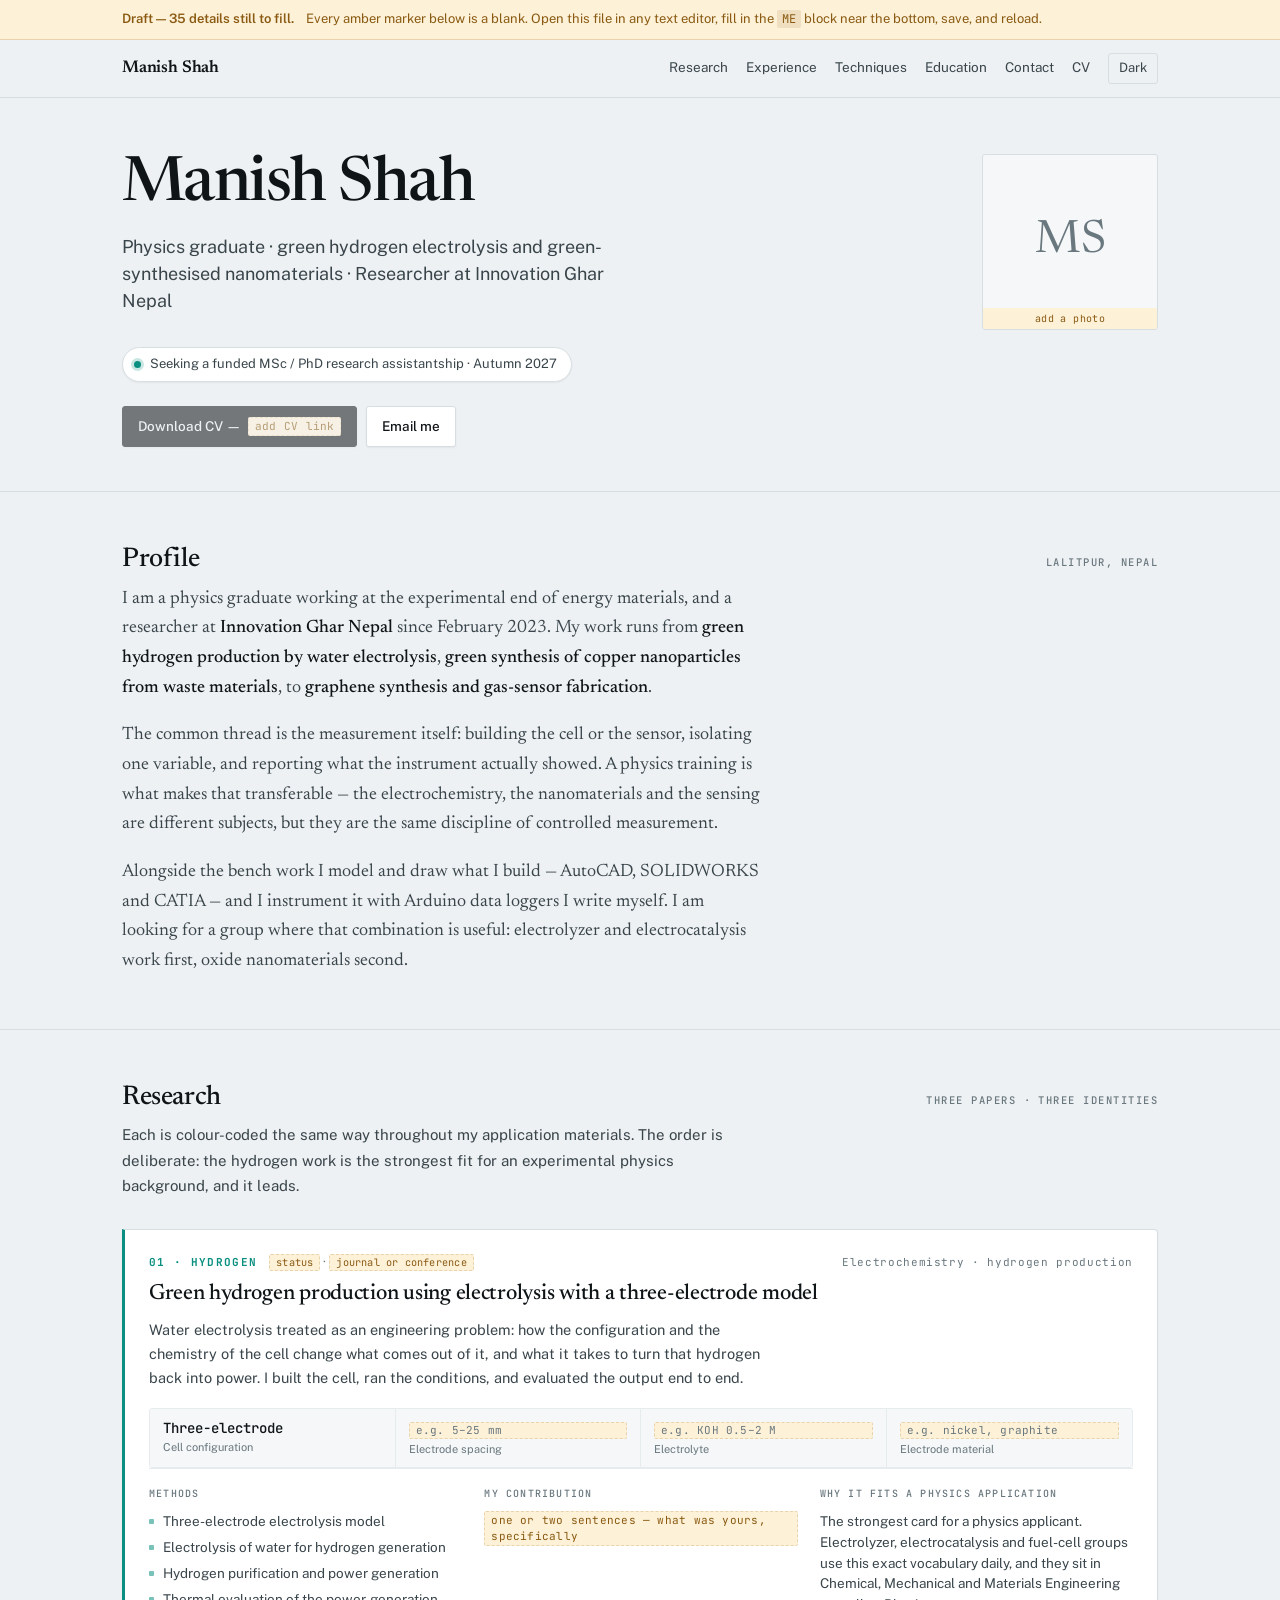
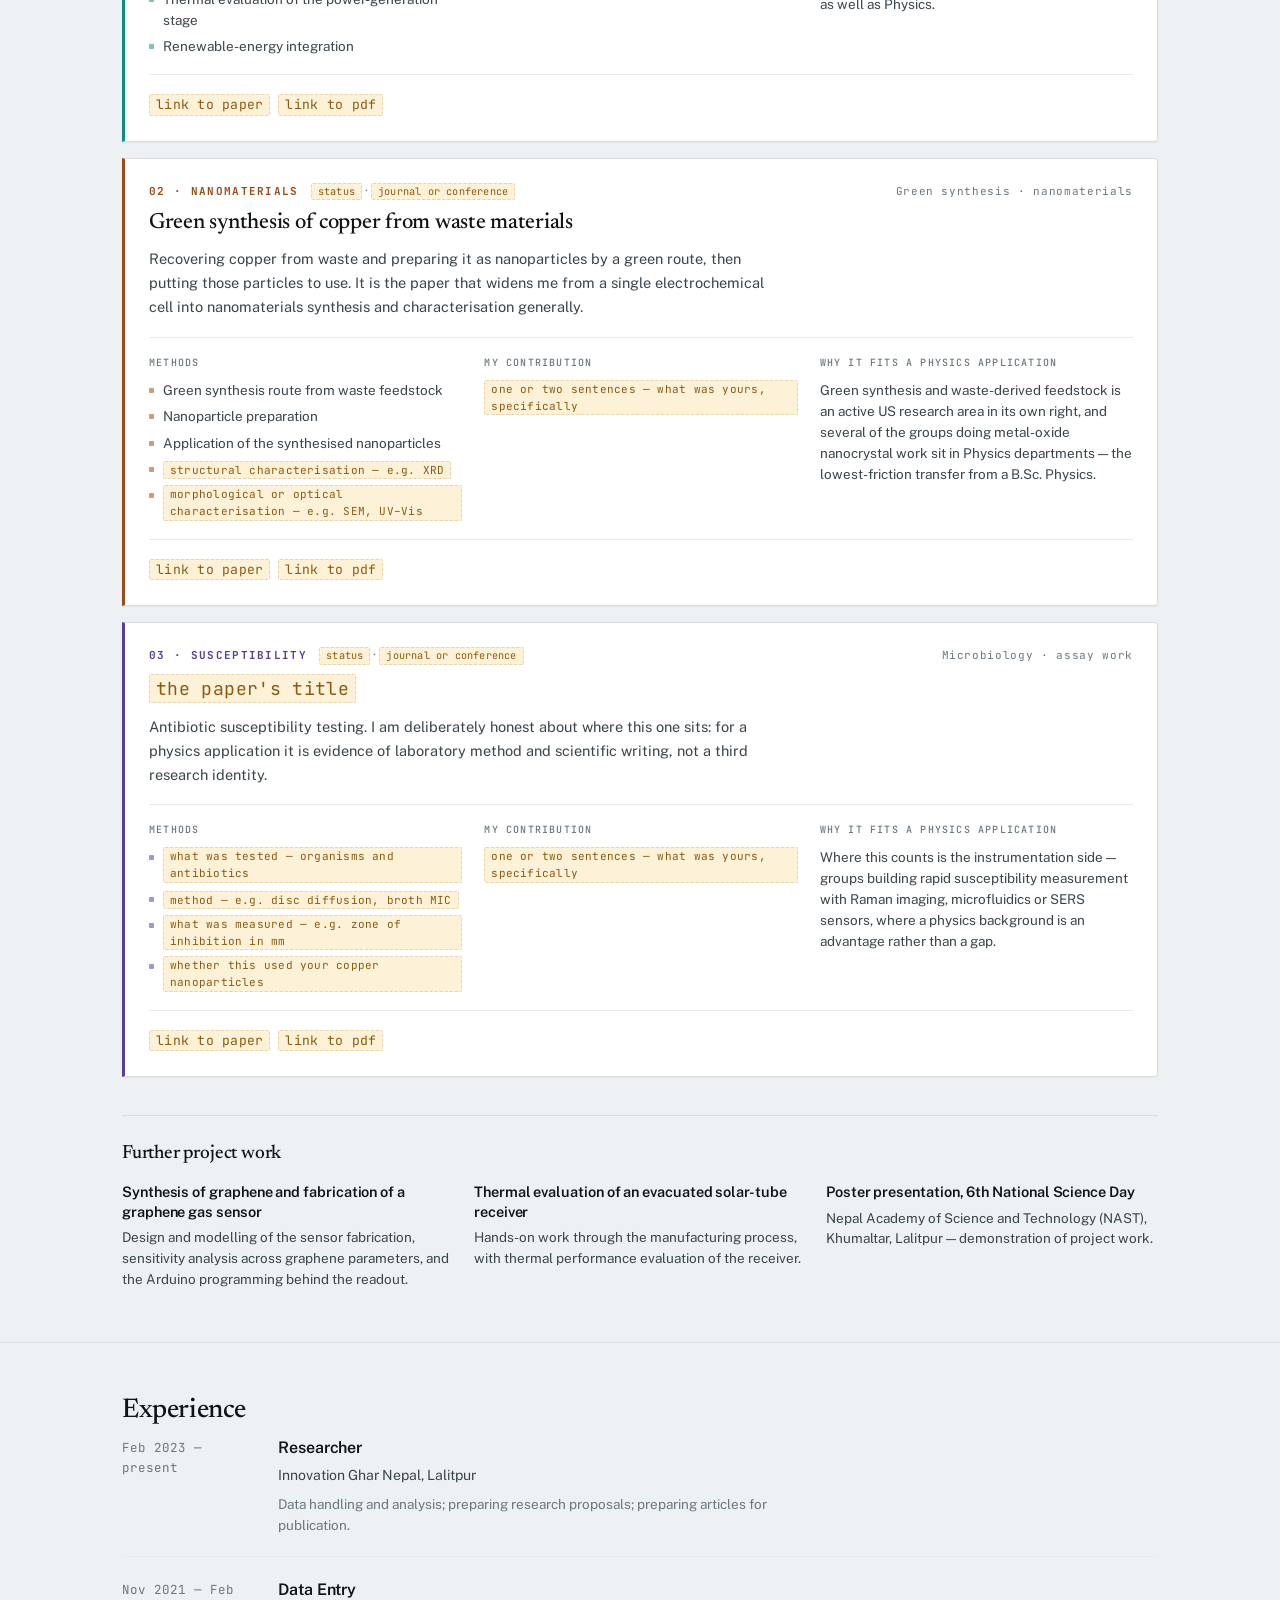
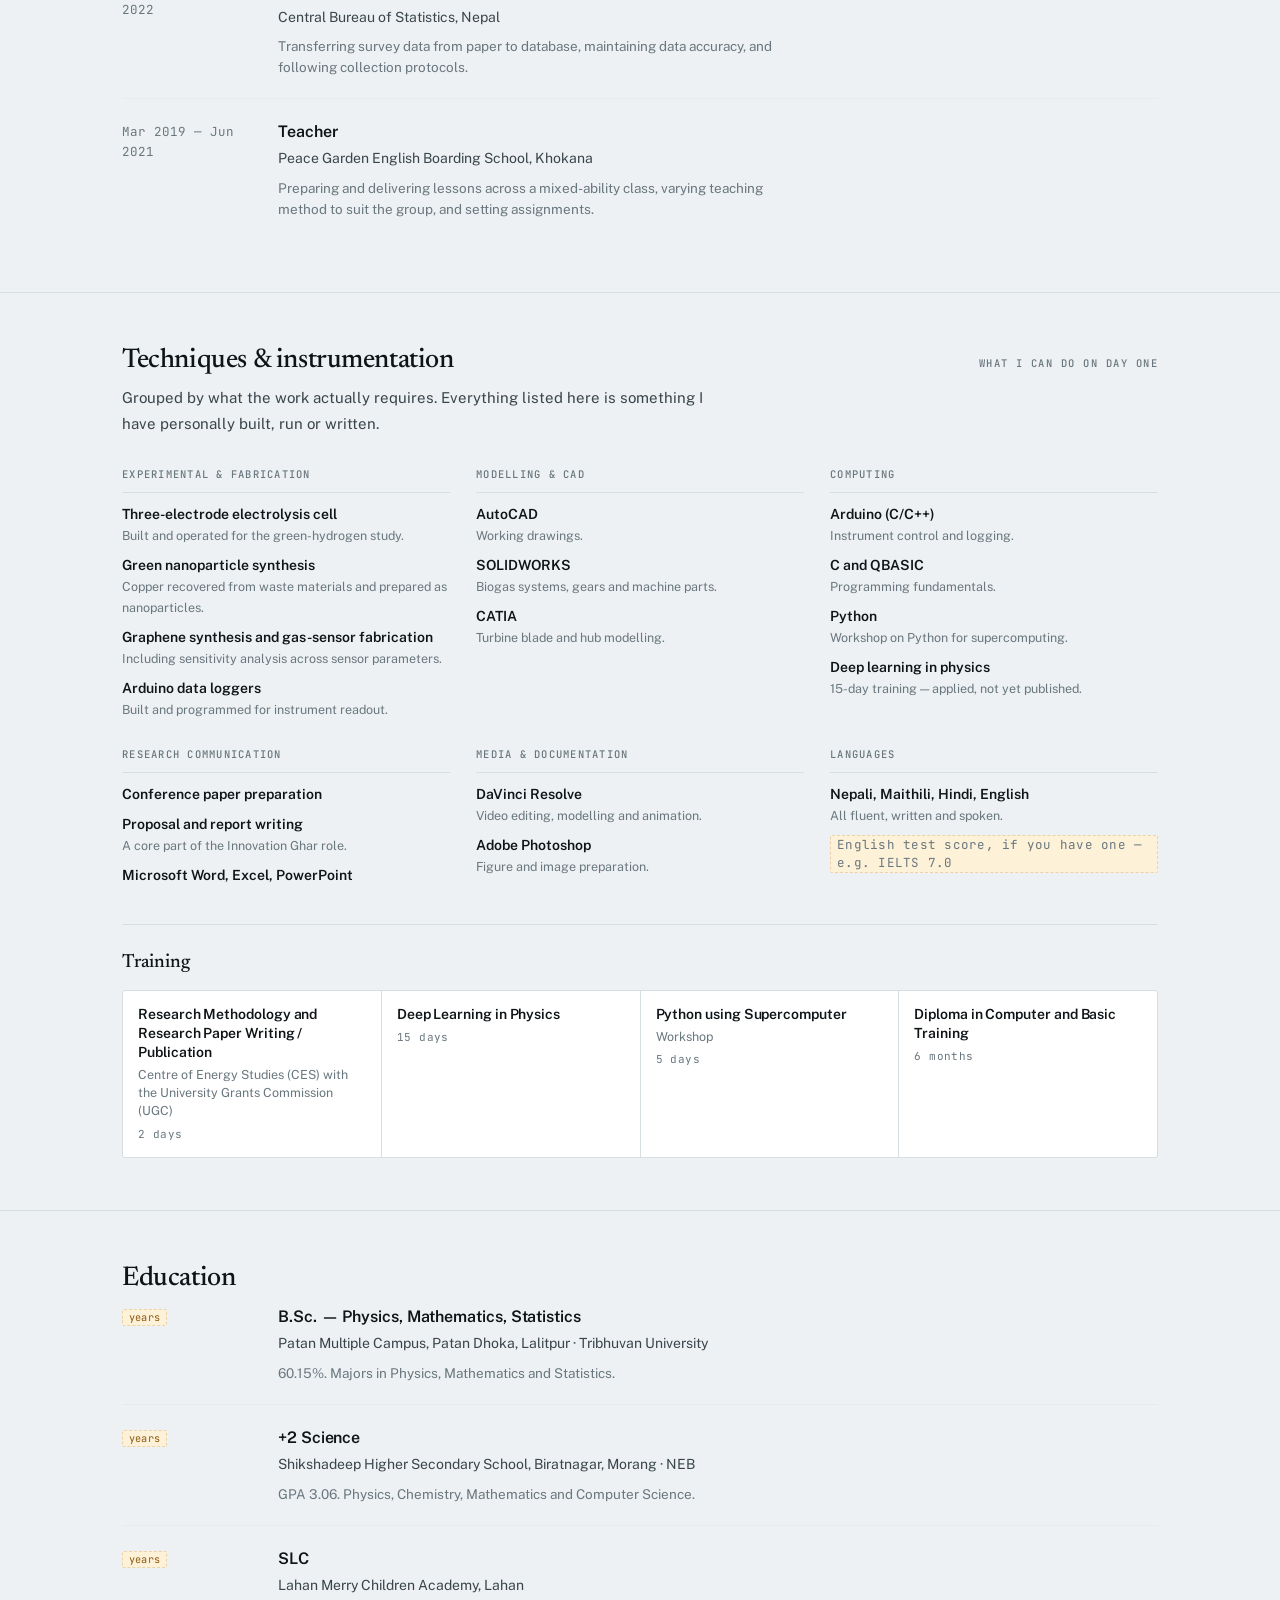
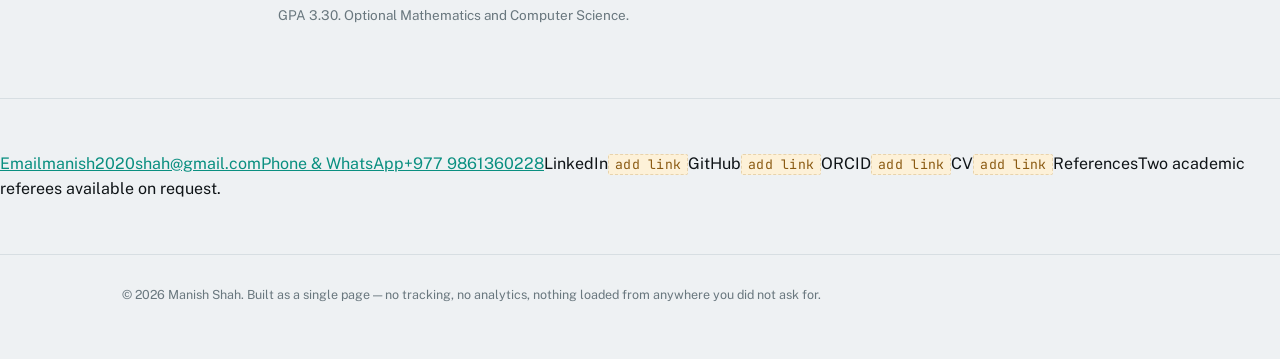
==== index.html @ 3e010614 "portfolio" ====
<!doctype html>
<html lang="en">
<head>
<meta charset="utf-8">
<meta name="viewport" content="width=device-width,initial-scale=1">
<title>Three Papers, One Bench</title>
<meta name="description" content="Research portfolio — green hydrogen electrolysis, green-synthesised nanomaterials, graphene gas sensors.">
<link rel="stylesheet" href="fonts.css">
<link rel="stylesheet" href="styles.css">
</head>
<body>


<div class="draft" id="draft" hidden>
  <div class="wrap">
    <b>Draft &mdash; <span id="draftn">0</span> details still to fill.</b>
    <span>Every amber marker below is a blank. Open this file in any text editor, fill in the <code>ME</code> block near the bottom, save, and reload.</span>
  </div>
</div>

<nav class="top">
  <div class="wrap">
    <span class="me" id="nav-name"></span>
    <a href="#research">Research</a>
    <a href="#experience">Experience</a>
    <a href="#techniques">Techniques</a>
    <a href="#education">Education</a>
    <a href="#contact">Contact</a>
    <a id="nav-cv" href="#contact">CV</a>
    <button id="theme" type="button" aria-pressed="false">Dark</button>
  </div>
</nav>

<header class="hero">
  <div class="wrap">
    <div>
      <h1 id="hero-name"></h1>
      <p class="role" id="hero-role"></p>
      <p class="status"><i></i><span id="hero-status"></span></p>
      <div class="acts" id="hero-acts"></div>
    </div>
    <div class="portrait" id="portrait"></div>
  </div>
</header>

<main>

<section id="profile">
  <div class="wrap">
    <div class="shead"><h2>Profile</h2><span class="lab" id="loc"></span></div>
    <p class="prose">I am a physics graduate working at the experimental end of energy materials, and a researcher at <b>Innovation Ghar Nepal</b> since February 2023. My work runs from <b>green hydrogen production by water electrolysis</b>,  <b>green synthesis of copper nanoparticles from waste materials</b>, to <b>graphene synthesis and gas-sensor fabrication</b>.</p>
    <p class="prose">The common thread is the measurement itself: building the cell or the sensor, isolating one variable, and reporting what the instrument actually showed. A physics training is what makes that transferable &mdash; the electrochemistry, the nanomaterials and the sensing are different subjects, but they are the same discipline of controlled measurement.</p>
    <p class="prose">Alongside the bench work I model and draw what I build &mdash; AutoCAD, SOLIDWORKS and CATIA &mdash; and I instrument it with Arduino data loggers I write myself. I am looking for a group where that combination is useful: electrolyzer and electrocatalysis work first, oxide nanomaterials second.</p>
  </div>
</section>

<section id="research">
  <div class="wrap">
    <div class="shead"><h2>Research</h2><span class="lab">three papers &middot; three identities</span></div>
    <p class="intro">Each is colour-coded the same way throughout my application materials. The order is deliberate: the hydrogen work is the strongest fit for an experimental physics background, and it leads.</p>
    <div class="works" id="works"></div>

    <h3 class="subhead">Further project work</h3>
    <div class="minis" id="minis"></div>
  </div>
</section>

<section id="experience">
  <div class="wrap">
    <div class="shead"><h2>Experience</h2></div>
    <div class="edu" id="jobs"></div>
  </div>
</section>

<section id="techniques">
  <div class="wrap">
    <div class="shead"><h2>Techniques &amp; instrumentation</h2><span class="lab">what I can do on day one</span></div>
    <p class="intro">Grouped by what the work actually requires. Everything listed here is something I have personally built, run or written.</p>
    <div class="skills" id="skills"></div>

    <h3 class="subhead">Training</h3>
    <div class="training" id="training"></div>
  </div>
</section>

<section id="education">
  <div class="wrap">
    <div class="shead"><h2>Education</h2></div>
    <div class="edu" id="edu"></div>
  </div>
</section>

<section id="contact">
  <div class="wrap">
    <div class="shead"><h2>Contact</h2><span class="lab">replies within a day</span></div>
    <p class="intro">If you are a principal investigator considering me for a funded place, the fastest route is email &mdash; I will send transcripts, the full CV, referee details and any paper on request.</p>
    <div class="contact" id="contact"></div>
  </div>
</section>

</main>

<footer>
  <div class="wrap">
    <p id="foot"></p>
  </div>
</footer>


<script src="data.js"></script>
<script src="app.js"></script>
</body>
</html>
---- fonts.css ----
@font-face{font-family:'JetBrains Mono';font-style:normal;font-weight:400 700;font-display:swap;src:url([data-uri]) format('woff2')}
@font-face{font-family:'Newsreader';font-style:normal;font-weight:400 600;font-display:swap;src:url([data-uri]) format('woff2')}
@font-face{font-family:'Public Sans';font-style:normal;font-weight:400 700;font-display:swap;src:url([data-uri]) format('woff2')}
---- styles.css ----
/* ---------- base resets kept from the single-file build ---------- */
img{max-width:100%}
[hidden]{display:none!important}


:root{
  color-scheme:light;
  --paper:#eef1f3; --card:#ffffff; --sunk:#f5f7f8;
  --ink:#0f1417; --ink-2:#39454b; --muted:#69777e;
  --rule:#d7dee2; --rule-soft:#e6ebee;
  --p1:#0a8f80; --p2:#9c4a18; --p3:#5a3f99;
  --accent:#0a8f80;
  --todo-bg:#fdf1d8; --todo-ink:#8a5a12; --todo-rule:#e8d3ac;
  --shadow:0 1px 2px rgba(15,20,23,.05);
}
@media (prefers-color-scheme:dark){
  :root:not([data-theme="light"]){
    color-scheme:dark;
    --paper:#0e1113; --card:#171b1e; --sunk:#12171a;
    --ink:#eaeff1; --ink-2:#b3bfc4; --muted:#849299;
    --rule:#283034; --rule-soft:#1e2529;
    --p1:#1fa08f; --p2:#cf7233; --p3:#8b76dd;
    --accent:#1fa08f;
    --todo-bg:#312512; --todo-ink:#e3b45f; --todo-rule:#4a3a1c;
    --shadow:0 1px 2px rgba(0,0,0,.3);
  }
}
:root[data-theme="dark"]{
  color-scheme:dark;
  --paper:#0e1113; --card:#171b1e; --sunk:#12171a;
  --ink:#eaeff1; --ink-2:#b3bfc4; --muted:#849299;
  --rule:#283034; --rule-soft:#1e2529;
  --p1:#1fa08f; --p2:#cf7233; --p3:#8b76dd;
  --accent:#1fa08f;
  --todo-bg:#312512; --todo-ink:#e3b45f; --todo-rule:#4a3a1c;
  --shadow:0 1px 2px rgba(0,0,0,.3);
}

*{box-sizing:border-box}
body{
  margin:0; background:var(--paper); color:var(--ink);
  font-family:"Public Sans",system-ui,-apple-system,"Segoe UI",sans-serif;
  font-size:16px; line-height:1.6; -webkit-font-smoothing:antialiased;
}
.wrap{max-width:1080px; margin:0 auto; padding-inline:22px}
a{color:var(--accent)}
.mono{font-family:"JetBrains Mono",ui-monospace,monospace}
.lab{font-family:"JetBrains Mono",ui-monospace,monospace; font-size:10.5px; font-weight:500;
  letter-spacing:.14em; text-transform:uppercase; color:var(--muted)}

/* ---------- draft banner ---------- */
.draft{background:var(--todo-bg); border-bottom:1px solid var(--todo-rule); color:var(--todo-ink);
  font-size:13px; padding-block:9px}
.draft .wrap{display:flex; gap:12px; align-items:baseline; flex-wrap:wrap}
.draft b{font-weight:600}
.draft code{font-family:"JetBrains Mono",monospace; font-size:12px;
  background:rgba(138,90,18,.12); padding:1px 5px; border-radius:2px}

/* ---------- nav ---------- */
nav.top{position:sticky; top:0; z-index:40; background:var(--paper);
  border-bottom:1px solid var(--rule)}
nav.top .wrap{display:flex; align-items:center; gap:18px; padding-block:13px; flex-wrap:wrap}
nav.top .me{font-family:"Newsreader",Georgia,serif; font-size:17px; font-weight:600;
  letter-spacing:-.01em; margin-right:auto; white-space:nowrap}
nav.top a{font-size:13.5px; color:var(--ink-2); text-decoration:none; white-space:nowrap}
nav.top a:hover{color:var(--accent)}
nav.top a:focus-visible,#theme:focus-visible{outline:2px solid var(--accent); outline-offset:3px; border-radius:2px}
#theme{font:inherit; font-size:13px; background:none; border:1px solid var(--rule);
  border-radius:3px; color:var(--ink-2); padding:4px 10px; cursor:pointer; white-space:nowrap}
#theme:hover{border-color:var(--muted)}

/* ---------- hero ---------- */
header.hero{padding-block:56px 44px; border-bottom:1px solid var(--rule)}
header.hero .wrap{display:grid; grid-template-columns:minmax(0,1fr) 176px; gap:44px; align-items:start}
h1{font-family:"Newsreader",Georgia,serif; font-weight:500; font-size:clamp(38px,6vw,62px);
  line-height:1.02; letter-spacing:-.025em; margin:0 0 16px; text-wrap:balance}
.role{font-size:18px; line-height:1.5; color:var(--ink-2); max-width:46ch; margin:0 0 20px}
.role b{color:var(--ink); font-weight:600}
.status{display:inline-flex; align-items:center; gap:9px; background:var(--card);
  border:1px solid var(--rule); border-radius:100px; padding:6px 14px 6px 11px;
  font-size:13px; color:var(--ink-2); margin-bottom:24px; box-shadow:var(--shadow)}
.status i{width:7px; height:7px; border-radius:50%; background:var(--accent); flex:none;
  box-shadow:0 0 0 3px color-mix(in srgb, var(--accent) 22%, transparent)}
.acts{display:flex; flex-wrap:wrap; gap:9px}
.btn{display:inline-flex; align-items:center; gap:7px; font-size:13.5px; font-weight:500;
  text-decoration:none; padding:9px 15px; border-radius:3px; border:1px solid var(--rule);
  background:var(--card); color:var(--ink); box-shadow:var(--shadow)}
.btn:hover{border-color:var(--muted)}
.btn.pri{background:var(--ink); color:var(--paper); border-color:var(--ink)}
.btn.pri:hover{opacity:.88}
.btn:focus-visible{outline:2px solid var(--accent); outline-offset:2px}
.portrait{width:176px; height:176px; border-radius:3px; background:var(--sunk);
  border:1px solid var(--rule); display:flex; align-items:center; justify-content:center;
  overflow:hidden; position:relative}
.portrait img{width:100%; height:100%; object-fit:cover; display:block}
.portrait .ini{font-family:"Newsreader",Georgia,serif; font-size:46px; color:var(--muted); font-weight:400}
.portrait .cap{position:absolute; bottom:0; left:0; right:0; background:var(--todo-bg);
  color:var(--todo-ink); font-size:10px; text-align:center; padding:4px 2px; line-height:1.3;
  font-family:"JetBrains Mono",monospace; letter-spacing:.04em}

/* ---------- sections ---------- */
section{padding-block:52px; border-bottom:1px solid var(--rule)}
.shead{display:flex; align-items:baseline; gap:14px; margin-bottom:8px}
h2{font-family:"Newsreader",Georgia,serif; font-weight:500; font-size:27px;
  letter-spacing:-.015em; margin:0; line-height:1.2}
.shead .lab{margin-left:auto}
.intro{font-size:15px; line-height:1.7; color:var(--ink-2); max-width:68ch; margin:0 0 30px}
.prose{font-family:"Newsreader",Georgia,serif; font-size:18px; line-height:1.65;
  color:var(--ink-2); max-width:64ch; margin:0 0 18px}
.prose b{color:var(--ink); font-weight:500}
.prose:last-child{margin-bottom:0}

/* ---------- research cards ---------- */
.works{display:flex; flex-direction:column; gap:16px}
.work{background:var(--card); border:1px solid var(--rule); border-left:3px solid var(--wc);
  border-radius:0 4px 4px 0; padding:22px 24px 24px; box-shadow:var(--shadow)}
.work .wtop{display:flex; align-items:baseline; gap:12px; flex-wrap:wrap; margin-bottom:9px}
.work .wnum{font-family:"JetBrains Mono",monospace; font-size:11px; font-weight:700;
  letter-spacing:.12em; color:var(--wc)}
.work .wdom{font-family:"JetBrains Mono",monospace; font-size:11px; letter-spacing:.06em;
  color:var(--muted); margin-left:auto}
h3{font-family:"Newsreader",Georgia,serif; font-weight:500; font-size:22px; letter-spacing:-.012em;
  margin:0 0 10px; line-height:1.25; text-wrap:balance}
.work .wsum{font-size:14.5px; line-height:1.65; color:var(--ink-2); max-width:70ch; margin:0 0 18px}
.wgrid{display:grid; grid-template-columns:repeat(auto-fit,minmax(215px,1fr)); gap:22px;
  border-top:1px solid var(--rule-soft); padding-top:17px}
.wgrid h4{font-family:"JetBrains Mono",monospace; font-size:10px; font-weight:500; letter-spacing:.12em;
  text-transform:uppercase; color:var(--muted); margin:0 0 9px}
.wgrid ul{margin:0; padding:0; list-style:none; display:flex; flex-direction:column; gap:6px}
.wgrid li{font-size:13.5px; line-height:1.5; color:var(--ink-2); padding-left:14px; position:relative}
.wgrid li::before{content:""; position:absolute; left:0; top:8px; width:5px; height:5px;
  border-radius:1px; background:var(--wc); opacity:.55}
.wgrid p{font-size:13.5px; line-height:1.55; color:var(--ink-2); margin:0}
.wlinks{display:flex; flex-wrap:wrap; gap:8px; margin-top:18px;
  border-top:1px solid var(--rule-soft); padding-top:16px}
.wlinks a{font-family:"JetBrains Mono",monospace; font-size:12px; text-decoration:none;
  border:1px solid var(--rule); border-radius:3px; padding:6px 11px; color:var(--ink-2)}
.wlinks a:hover{border-color:var(--wc); color:var(--wc)}

/* bench conditions strip */
.bench{display:flex; flex-wrap:wrap; gap:0; border:1px solid var(--rule-soft);
  border-radius:3px; overflow:hidden; margin-top:16px}
.bench div{flex:1 1 132px; padding:10px 13px; border-right:1px solid var(--rule-soft); background:var(--sunk)}
.bench div:last-child{border-right:none}
.bench b{display:block; font-family:"JetBrains Mono",monospace; font-size:14px; font-weight:500;
  color:var(--ink); line-height:1.3}
.bench span{display:block; font-size:11px; color:var(--muted); margin-top:3px; line-height:1.35}

/* ---------- skills ---------- */
.skills{display:grid; grid-template-columns:repeat(auto-fit,minmax(250px,1fr)); gap:26px}
.skill h4{font-family:"JetBrains Mono",monospace; font-size:10.5px; font-weight:500; letter-spacing:.12em;
  text-transform:uppercase; color:var(--muted); margin:0 0 11px; padding-bottom:9px;
  border-bottom:1px solid var(--rule)}
.skill ul{margin:0; padding:0; list-style:none; display:flex; flex-direction:column; gap:9px}
.skill li{font-size:14px; line-height:1.5; color:var(--ink-2)}
.skill li b{display:block; color:var(--ink); font-weight:600; font-size:14px}
.skill li span{font-size:12.5px; color:var(--muted); line-height:1.45}

/* ---------- education ---------- */
.edu{display:flex; flex-direction:column; gap:0}
.ed{display:grid; grid-template-columns:132px minmax(0,1fr); gap:24px; padding-block:20px;
  border-top:1px solid var(--rule-soft)}
.ed:first-child{border-top:none; padding-top:0}
.ed .yr{font-family:"JetBrains Mono",monospace; font-size:12.5px; color:var(--muted);
  font-variant-numeric:tabular-nums; padding-top:3px}
.ed .deg{font-size:16px; font-weight:600; letter-spacing:-.005em; margin:0 0 3px}
.ed .inst{font-size:14px; color:var(--ink-2); margin:0 0 8px}
.ed .det{font-size:13.5px; color:var(--muted); line-height:1.55; margin:0; max-width:64ch}

/* ---------- contact ---------- */
.contact{display:grid; grid-template-columns:repeat(auto-fit,minmax(195px,1fr)); gap:22px; margin-top:6px}
.contact a,.contact span.cv{display:flex; flex-direction:column; gap:4px; text-decoration:none;
  color:var(--ink); padding:15px 16px; background:var(--card); border:1px solid var(--rule);
  border-radius:3px; box-shadow:var(--shadow)}
.contact a:hover{border-color:var(--accent)}
.contact .k{font-family:"JetBrains Mono",monospace; font-size:10px; letter-spacing:.12em;
  text-transform:uppercase; color:var(--muted)}
.contact .v{font-size:14px; overflow-wrap:anywhere; line-height:1.4}
footer{padding-block:30px 54px}
footer p{font-size:12.5px; color:var(--muted); margin:0; line-height:1.6}

/* ---------- to-fill marker ---------- */
.tofill{display:inline-block; background:var(--todo-bg); color:var(--todo-ink);
  border:1px dashed var(--todo-rule); border-radius:2px; padding:0 6px;
  font-family:"JetBrains Mono",monospace; font-size:.82em; font-weight:400;
  letter-spacing:.02em; line-height:1.5; font-style:normal; text-transform:none}


/* ---------- sub-sections added from the CV ---------- */
.subhead{font-family:"Newsreader",Georgia,serif; font-weight:500; font-size:19px;
  letter-spacing:-.01em; margin:38px 0 16px; padding-top:26px;
  border-top:1px solid var(--rule); color:var(--ink)}
.minis{display:grid; grid-template-columns:repeat(auto-fit,minmax(255px,1fr)); gap:20px}
.mini b{display:block; font-size:14.5px; font-weight:600; letter-spacing:-.005em;
  line-height:1.35; margin-bottom:6px}
.mini p{font-size:13.5px; line-height:1.55; color:var(--ink-2); margin:0}
.training{display:grid; grid-template-columns:repeat(auto-fit,minmax(235px,1fr)); gap:1px;
  background:var(--rule); border:1px solid var(--rule); border-radius:3px; overflow:hidden}
.tr{background:var(--card); padding:14px 15px 15px; display:flex; flex-direction:column; gap:4px}
.tr b{font-size:14px; font-weight:600; line-height:1.35; letter-spacing:-.005em}
.tr span{font-size:12.5px; color:var(--muted); line-height:1.45}
.tr .dur{font-family:"JetBrains Mono",monospace; font-size:11px; color:var(--muted);
  letter-spacing:.04em; margin-top:2px}

@media (max-width:820px){
  header.hero .wrap{grid-template-columns:1fr; gap:30px}
  .portrait{width:132px; height:132px}
  .ed{grid-template-columns:1fr; gap:6px}
}
@media (max-width:560px){
  .wrap{padding-inline:16px}
  body{font-size:15px}
  nav.top .me{margin-right:0; width:100%}
  section{padding-block:40px}
}
@media (prefers-reduced-motion:reduce){*{transition:none!important}}
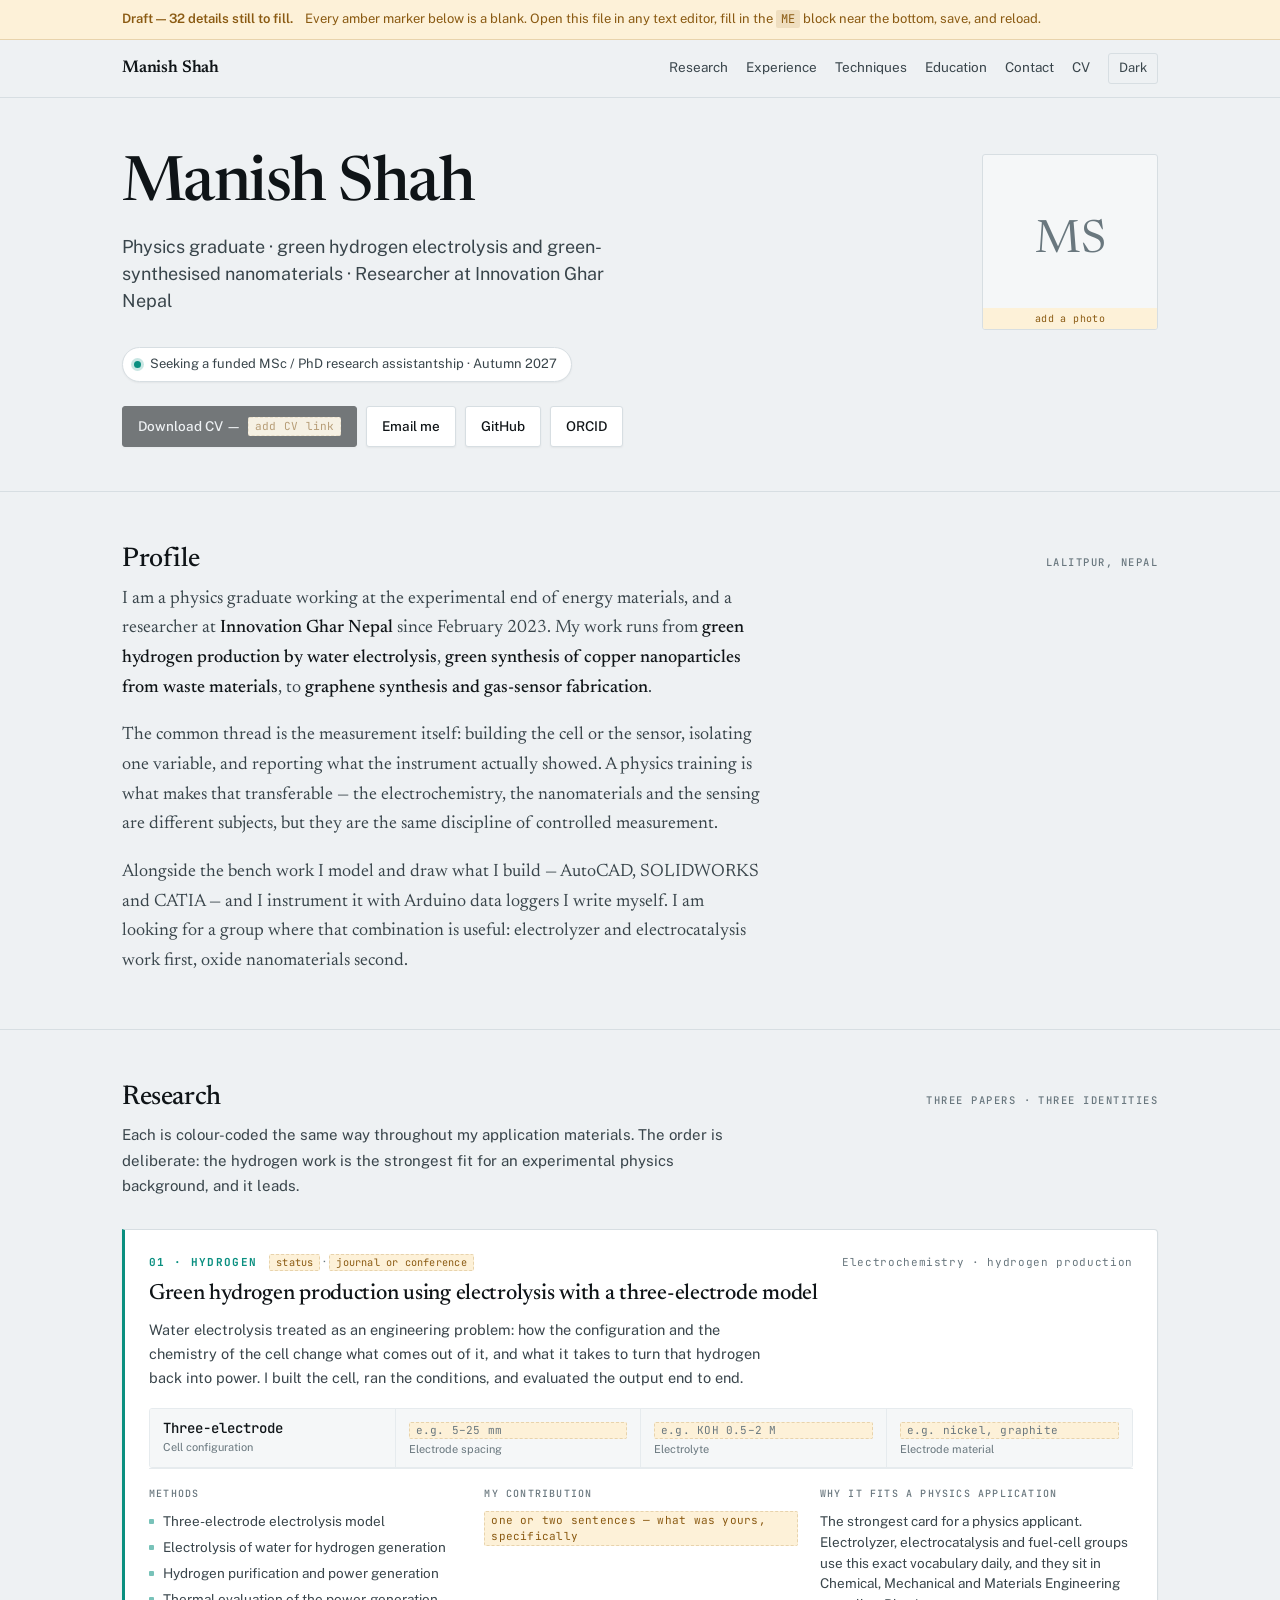
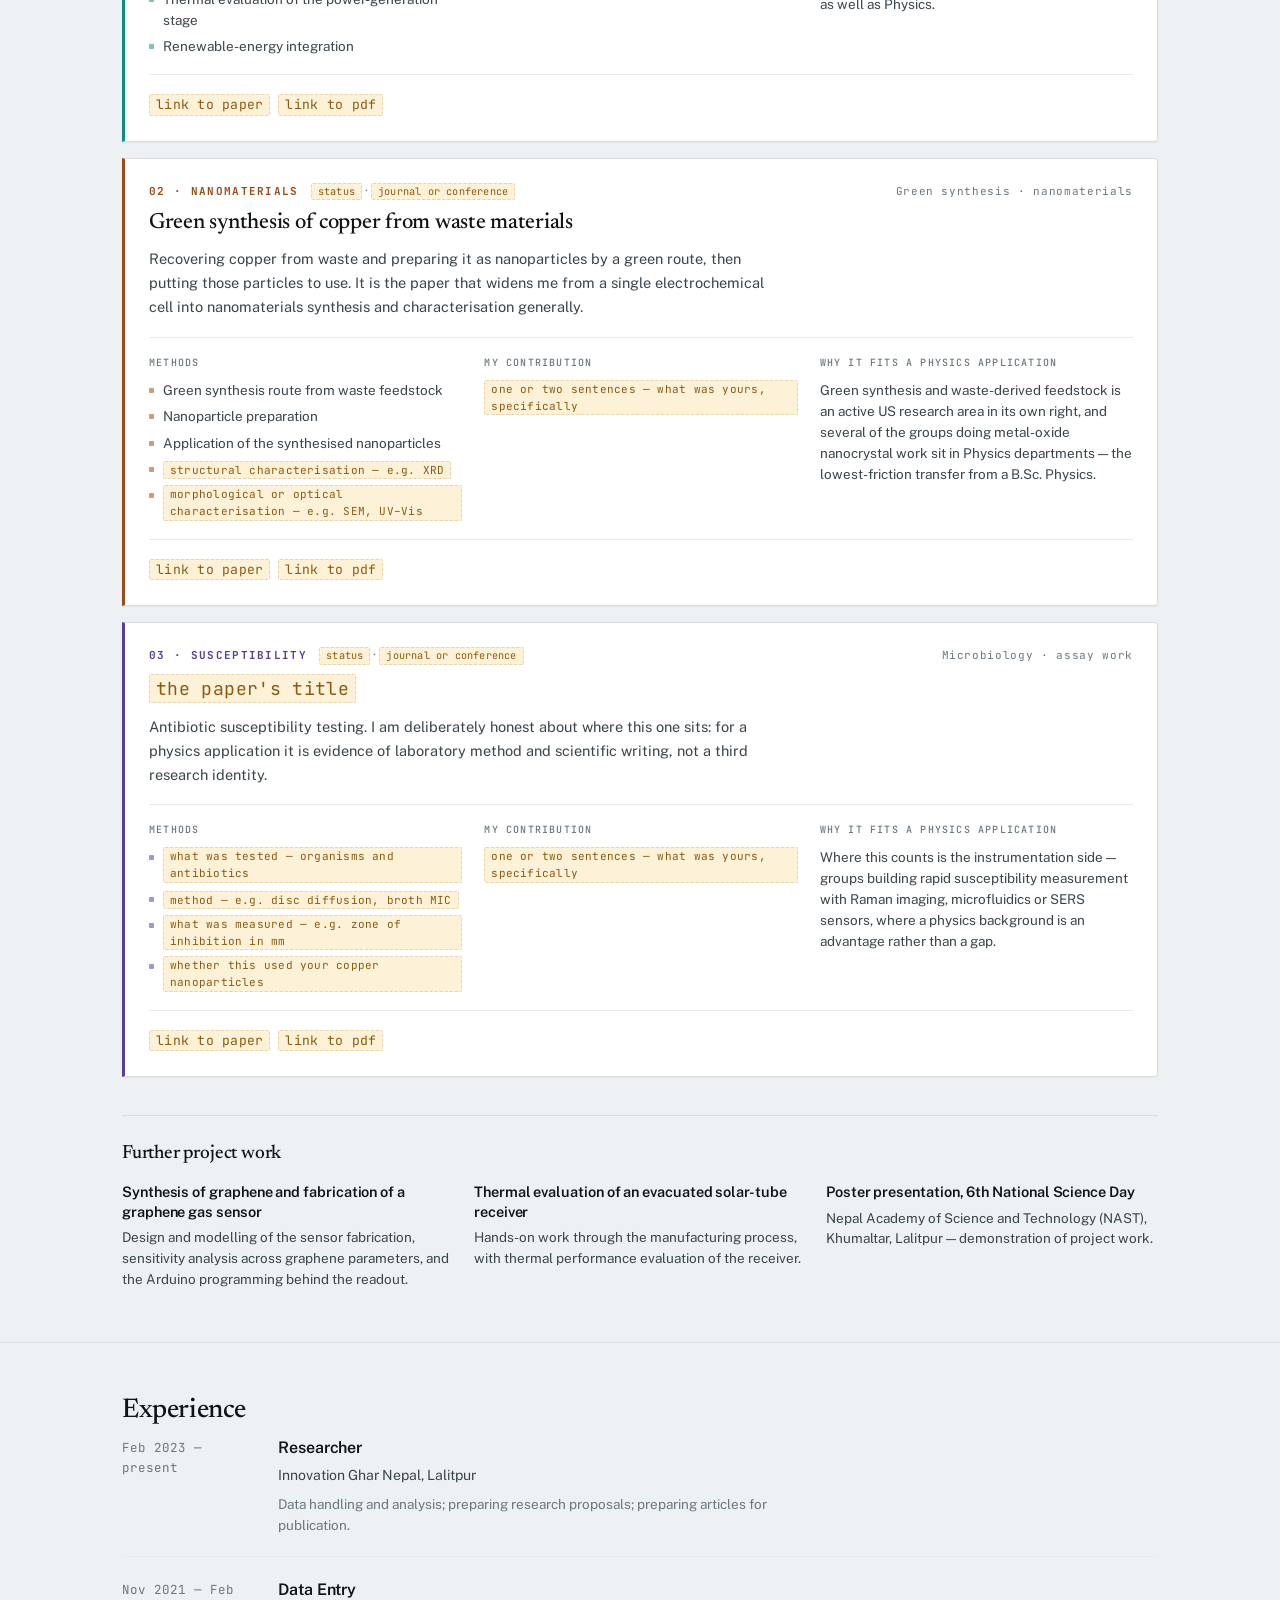
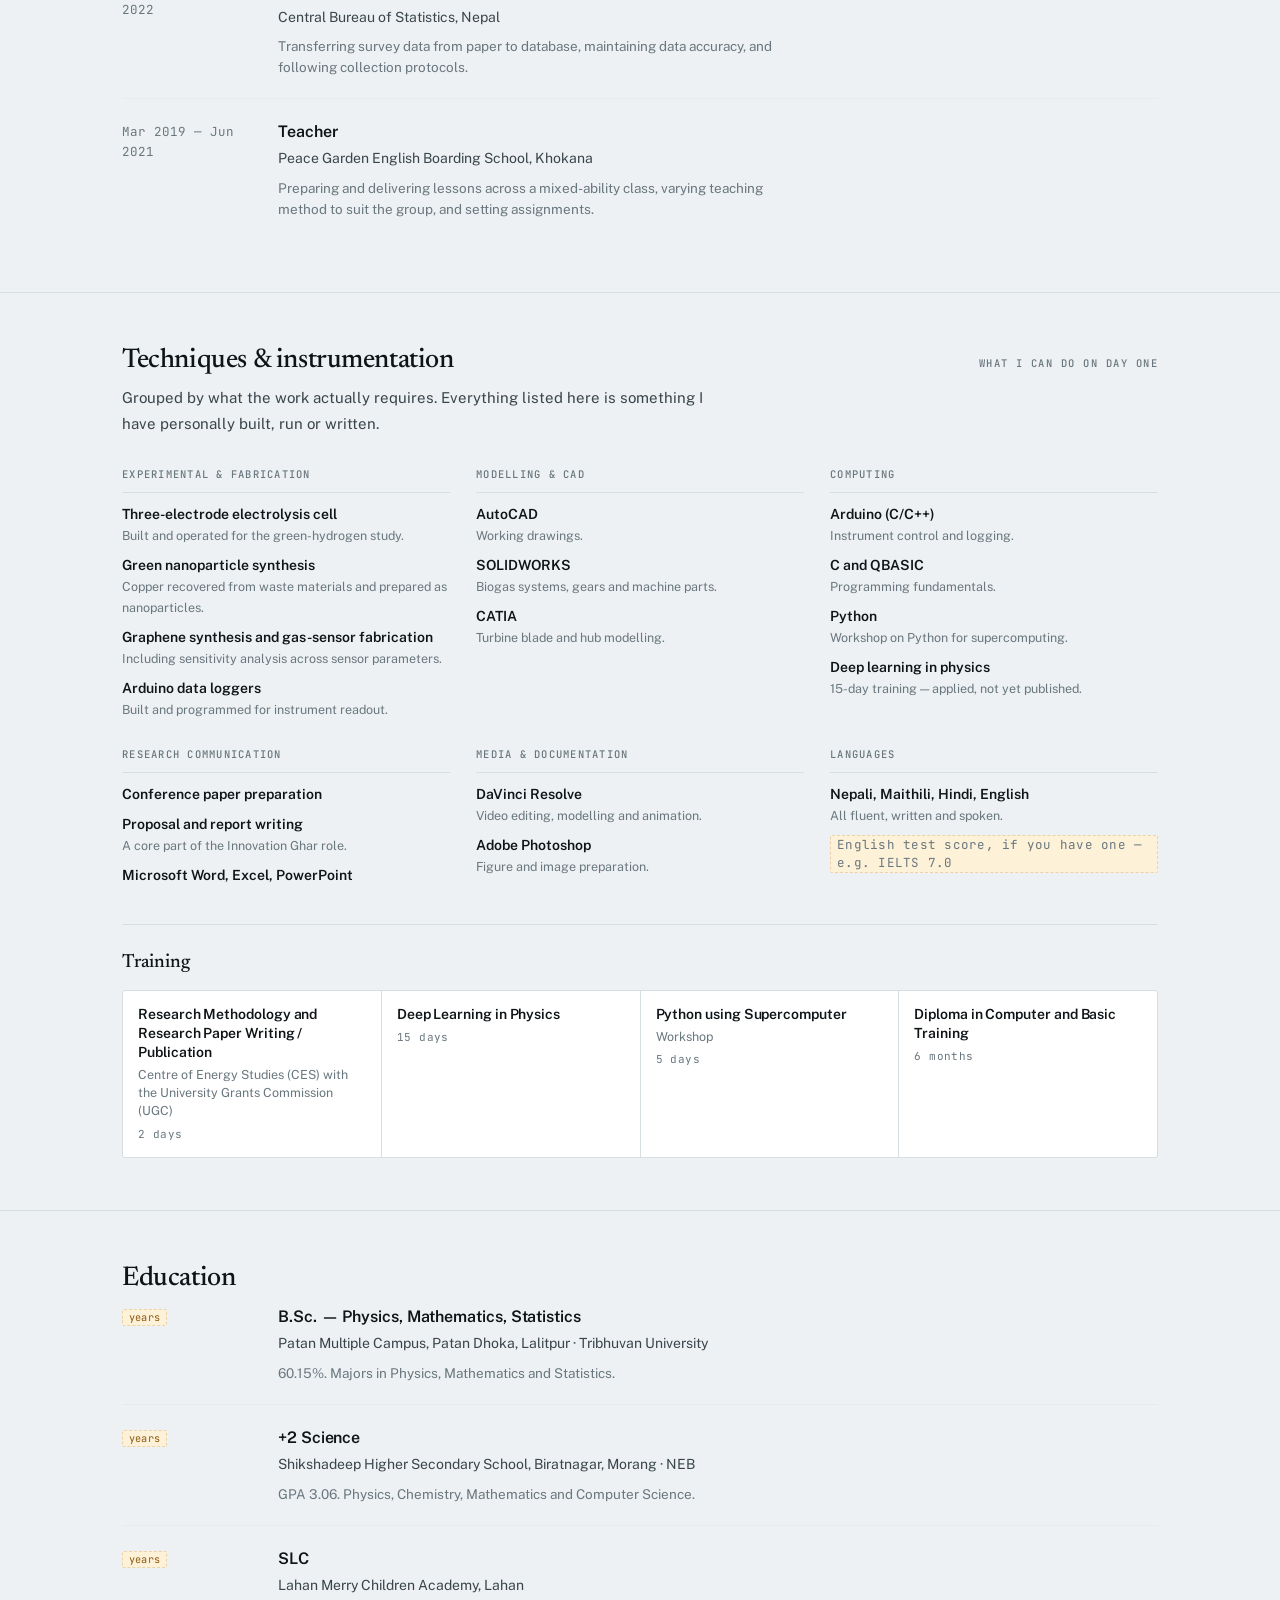
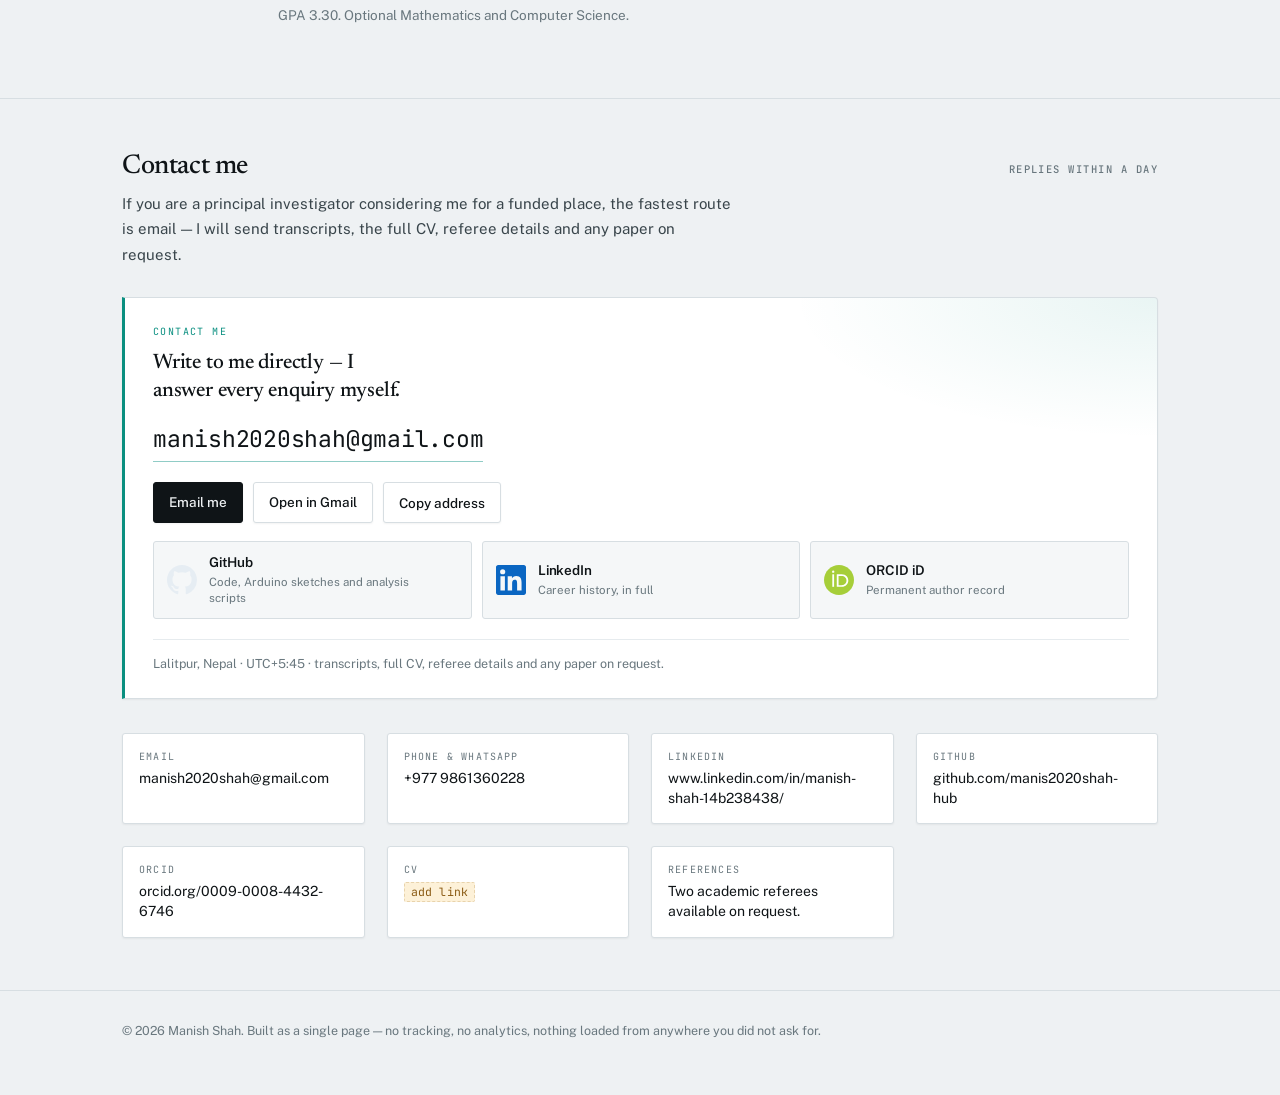
==== commit 13b2017f: "contact update" ====
--- a/index.html
+++ b/index.html
@@ -92,9 +92,10 @@
 
 <section id="contact">
   <div class="wrap">
-    <div class="shead"><h2>Contact</h2><span class="lab">replies within a day</span></div>
+    <div class="shead"><h2>Contact me</h2><span class="lab">replies within a day</span></div>
     <p class="intro">If you are a principal investigator considering me for a funded place, the fastest route is email &mdash; I will send transcripts, the full CV, referee details and any paper on request.</p>
-    <div class="contact" id="contact"></div>
+    <div class="cta" id="cta"></div>
+    <div class="contact" id="contact-grid"></div>
   </div>
 </section>
 
--- a/styles.css
+++ b/styles.css
@@ -202,6 +202,65 @@
 .tr .dur{font-family:"JetBrains Mono",monospace; font-size:11px; color:var(--muted);
   letter-spacing:.04em; margin-top:2px}
 
+/* ---------- contact me: the call to action ---------- */
+.cta{margin:0 0 34px}
+.cta-card{position:relative; overflow:hidden; background:var(--card);
+  border:1px solid var(--rule); border-left:3px solid var(--accent);
+  border-radius:0 4px 4px 0; padding:26px 28px 24px; box-shadow:var(--shadow)}
+.cta-card::after{content:""; position:absolute; inset:0; pointer-events:none;
+  background:radial-gradient(520px 200px at 100% 0%,
+    color-mix(in srgb, var(--accent) 9%, transparent), transparent 70%)}
+.cta-card > *{position:relative; z-index:1}
+.cta-k{font-family:"JetBrains Mono",monospace; font-size:10px; letter-spacing:.14em;
+  text-transform:uppercase; color:var(--accent); margin:0 0 10px}
+.cta-card h3{font-family:"Newsreader",Georgia,serif; font-weight:500; font-size:21px;
+  line-height:1.3; letter-spacing:-.01em; color:var(--ink); margin:0 0 16px; max-width:34ch}
+.cta-mail{display:inline-block; font-family:"JetBrains Mono",monospace;
+  font-size:clamp(16px,3.6vw,23px); letter-spacing:-.01em; color:var(--ink);
+  text-decoration:none; overflow-wrap:anywhere; margin:0 0 20px;
+  border-bottom:1px solid color-mix(in srgb, var(--accent) 45%, transparent);
+  padding-bottom:3px; transition:color .15s ease, border-color .15s ease}
+.cta-mail:hover{color:var(--accent); border-bottom-color:var(--accent)}
+.cta-mail:focus-visible{outline:2px solid var(--accent); outline-offset:3px; border-radius:2px}
+.cta-mail.is-blank{border-bottom:0; padding-bottom:0}
+.cta-acts{display:flex; flex-wrap:wrap; gap:10px; margin-bottom:18px}
+.cta-acts .btn{cursor:pointer; font-family:inherit}
+.cta-copy{transition:border-color .15s ease, color .15s ease}
+.cta-copy.is-done{border-color:var(--accent); color:var(--accent)}
+.cta-note{font-size:12.5px; line-height:1.6; color:var(--muted); margin:0;
+  border-top:1px solid var(--rule-soft); padding-top:14px}
+
+/* ---------- contact me: profile links ---------- */
+.cta-social{display:grid; grid-template-columns:repeat(auto-fit,minmax(215px,1fr));
+  gap:10px; margin:0 0 20px}
+.soc{--soc:var(--accent); position:relative; display:flex; align-items:center; gap:12px;
+  text-decoration:none; color:var(--ink); background:var(--sunk);
+  border:1px solid var(--rule); border-radius:3px; padding:12px 13px;
+  transition:border-color .15s ease, background .15s ease, transform .15s ease}
+.soc[data-net="github"]{--soc:#1f2328}
+.soc[data-net="linkedin"]{--soc:#0a66c2}
+.soc[data-net="orcid"]{--soc:#a6ce39}
+:root:not([data-theme="light"]) .soc[data-net="github"]{--soc:#e6edf3}
+:root[data-theme="dark"] .soc[data-net="github"]{--soc:#e6edf3}
+.soc:hover{border-color:var(--soc); background:var(--card); transform:translateY(-1px)}
+.soc:focus-visible{outline:2px solid var(--soc); outline-offset:2px}
+.soc-i{flex:none; display:flex; align-items:center; justify-content:center;
+  width:30px; height:30px; color:var(--soc)}
+.soc-i svg{width:100%; height:100%; display:block}
+.soc-t{display:flex; flex-direction:column; gap:2px; min-width:0}
+.soc-t b{font-size:13.5px; font-weight:600; letter-spacing:-.005em; line-height:1.3}
+.soc-t span{font-size:11.5px; line-height:1.4; color:var(--muted); overflow-wrap:anywhere}
+.soc-go{margin-left:auto; flex:none; font-size:12px; color:var(--muted);
+  opacity:0; transform:translate(-3px,3px); transition:opacity .15s ease, transform .15s ease}
+.soc:hover .soc-go,.soc:focus-visible .soc-go{opacity:1; transform:none; color:var(--soc)}
+
+@media (max-width:560px){
+  .cta-card{padding:22px 18px 20px}
+  .cta-acts .btn{flex:1 1 auto; justify-content:center}
+  .cta-social{grid-template-columns:1fr}
+  .soc-go{opacity:1; transform:none}
+}
+
 @media (max-width:820px){
   header.hero .wrap{grid-template-columns:1fr; gap:30px}
   .portrait{width:132px; height:132px}
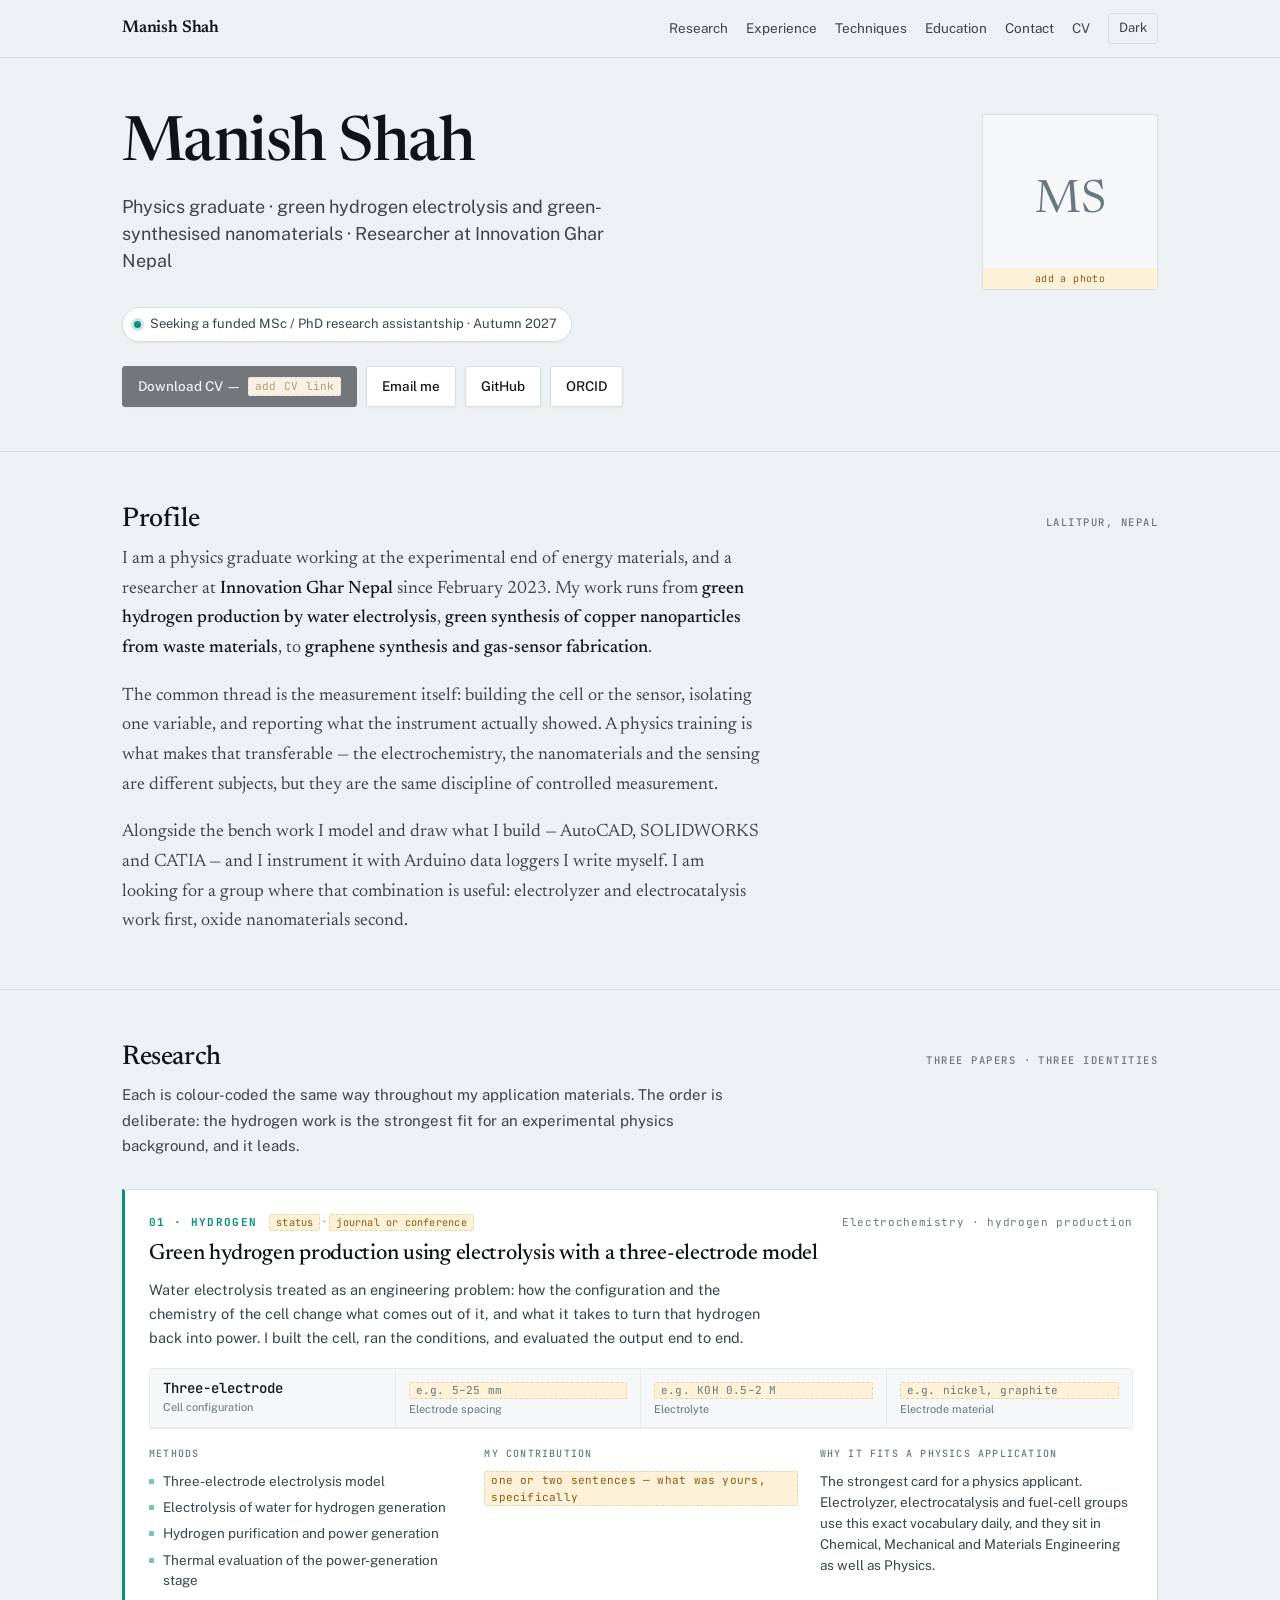
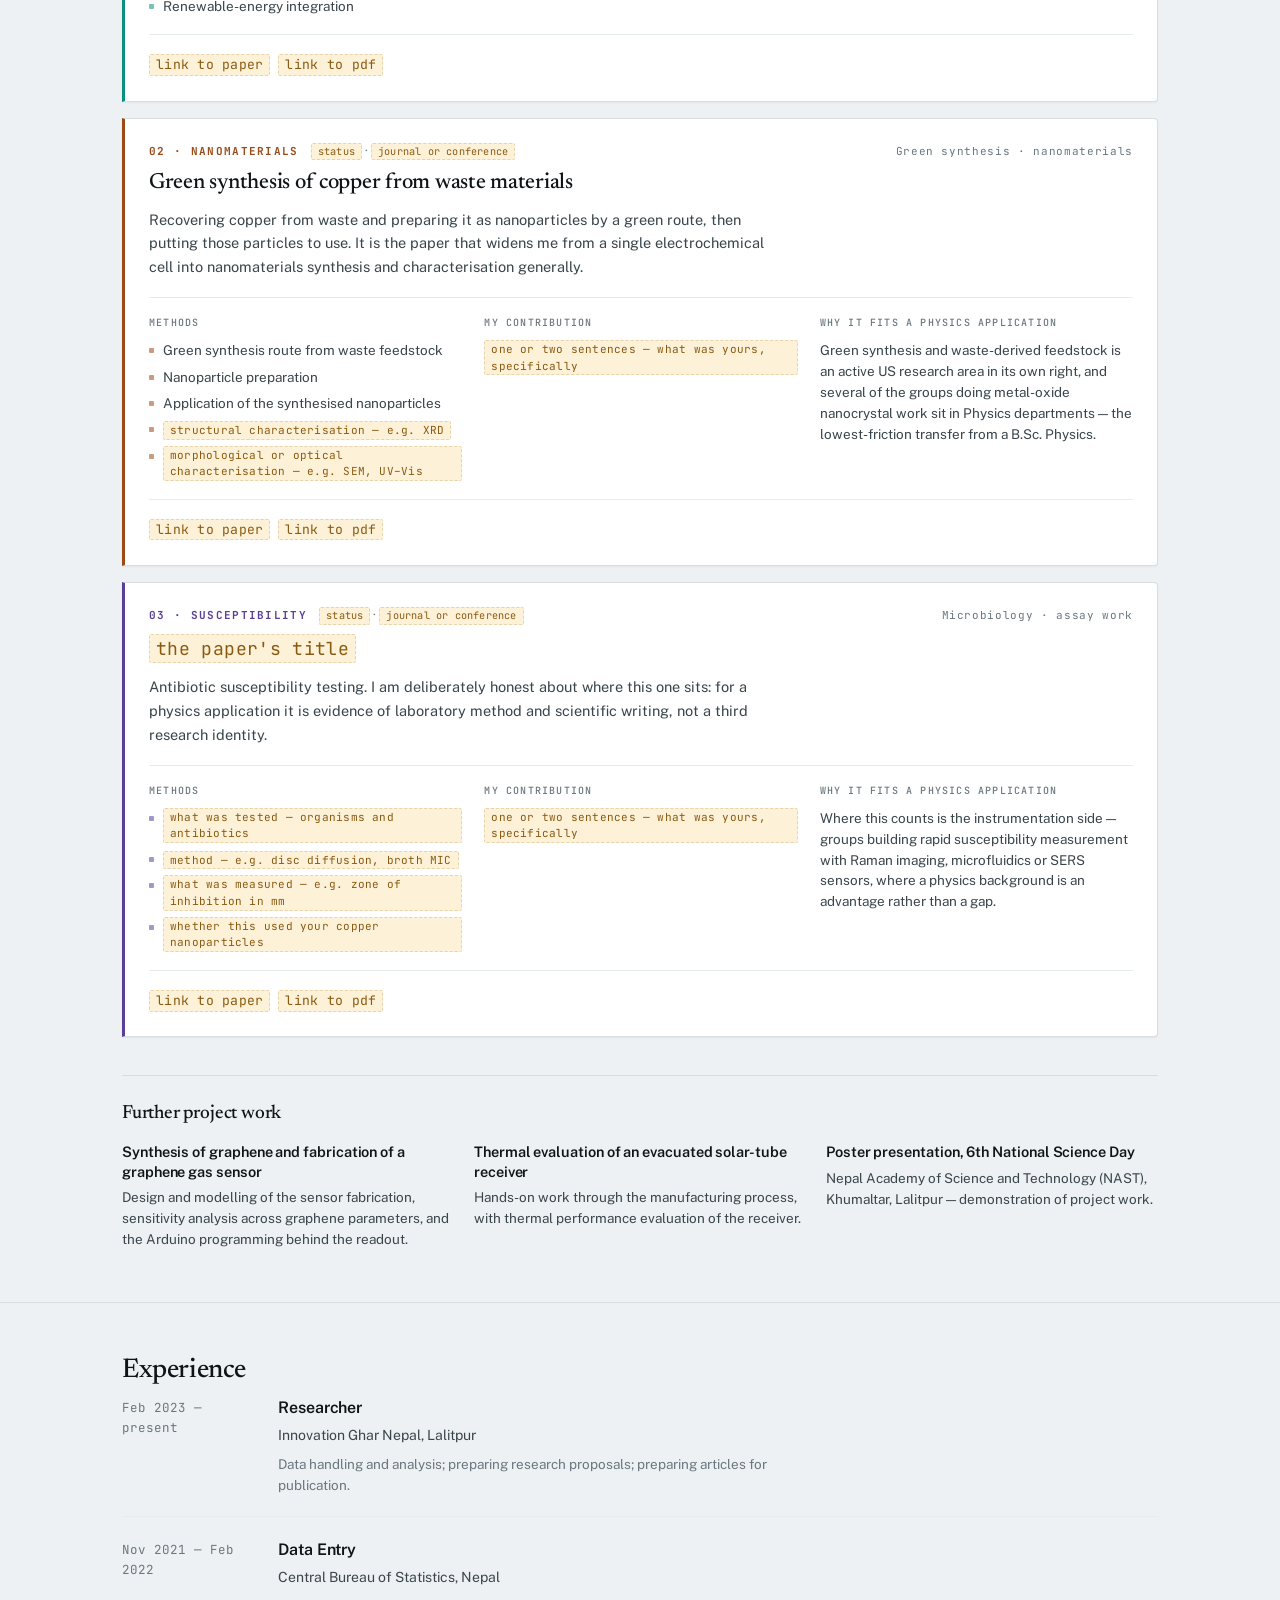
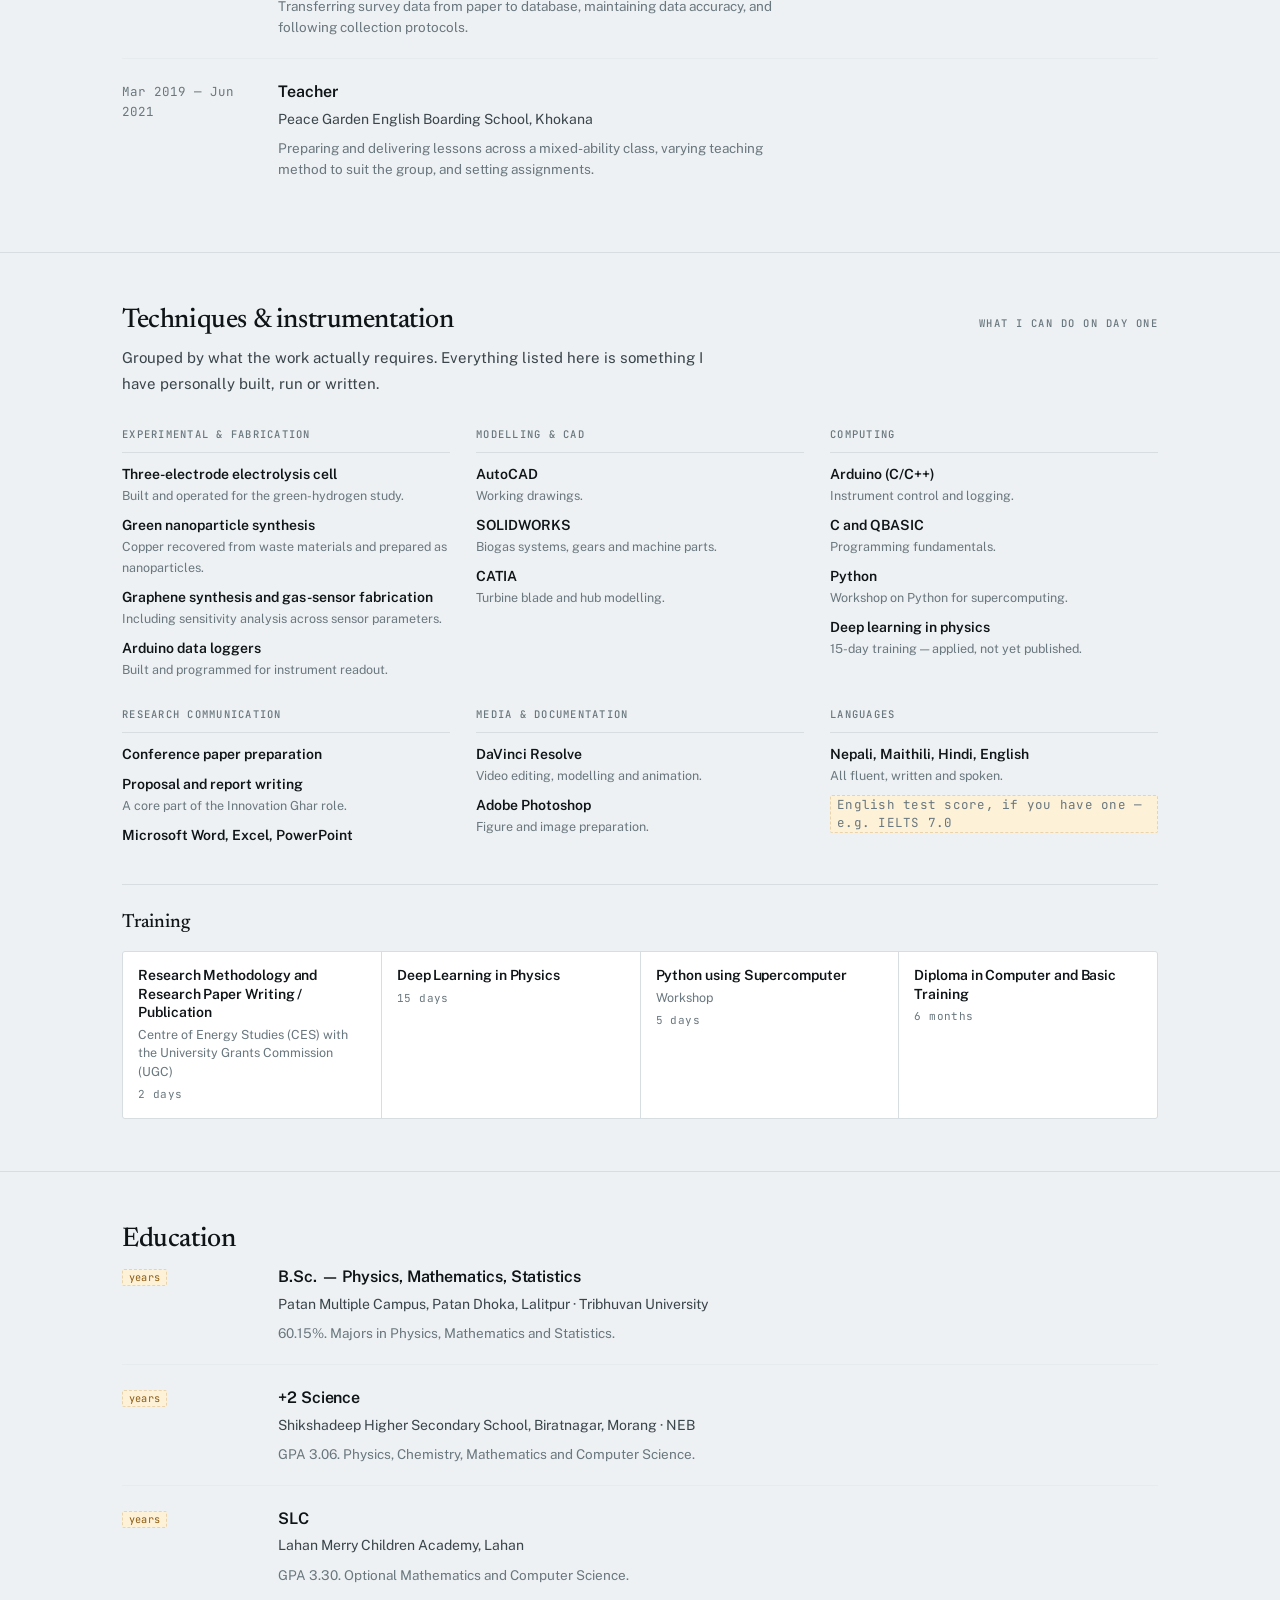
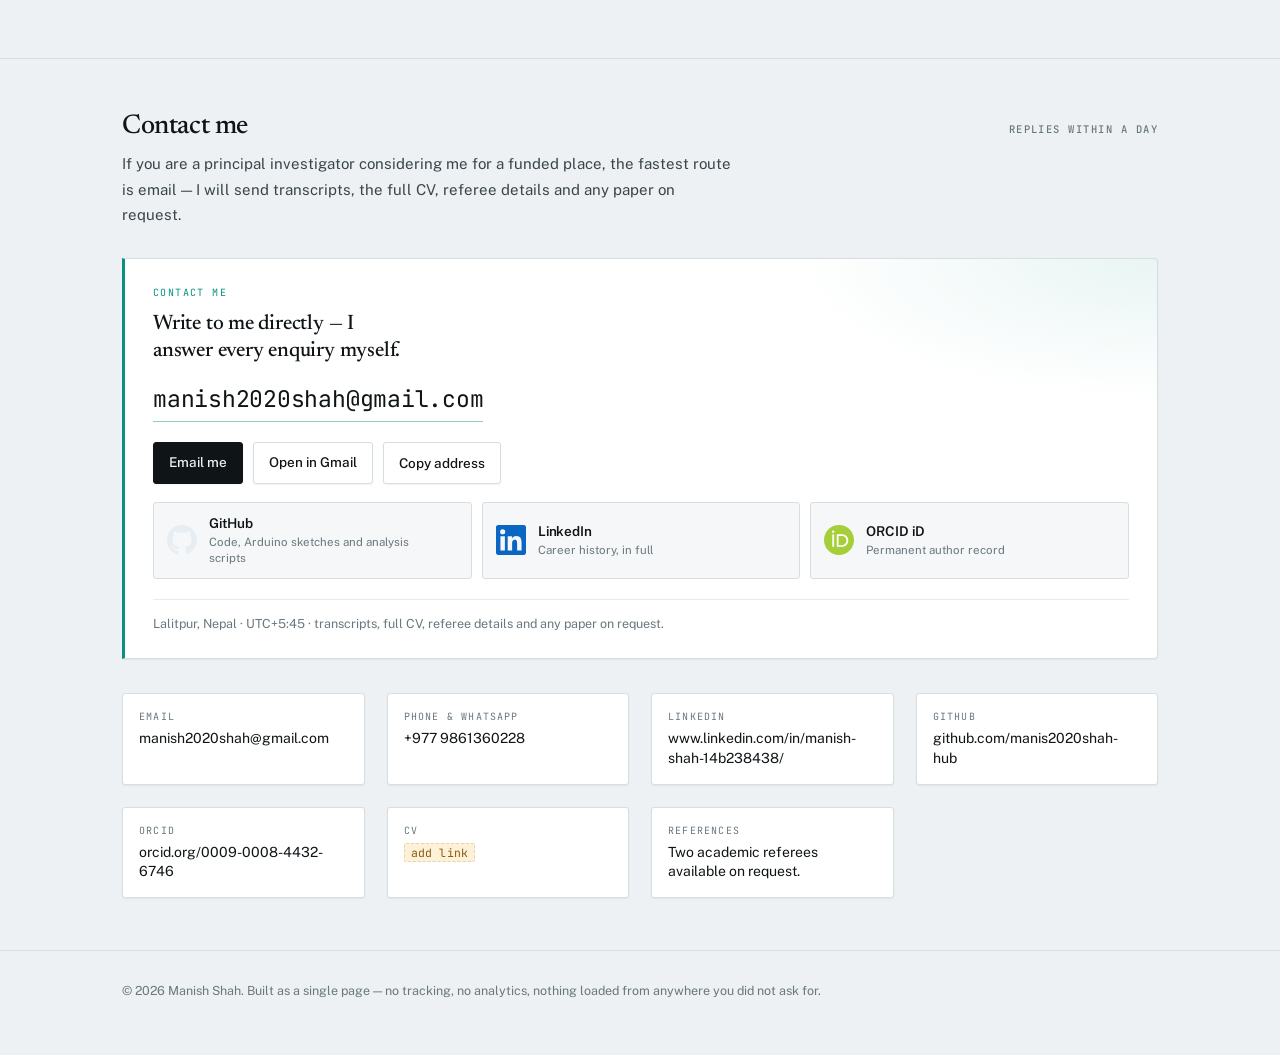
==== commit f1067ee8: "draft" ====
--- a/index.html
+++ b/index.html
@@ -11,12 +11,12 @@
 <body>
 
 
-<div class="draft" id="draft" hidden>
+<!-- <div class="draft" id="draft" hidden>
   <div class="wrap">
     <b>Draft &mdash; <span id="draftn">0</span> details still to fill.</b>
     <span>Every amber marker below is a blank. Open this file in any text editor, fill in the <code>ME</code> block near the bottom, save, and reload.</span>
   </div>
-</div>
+</div> -->
 
 <nav class="top">
   <div class="wrap">
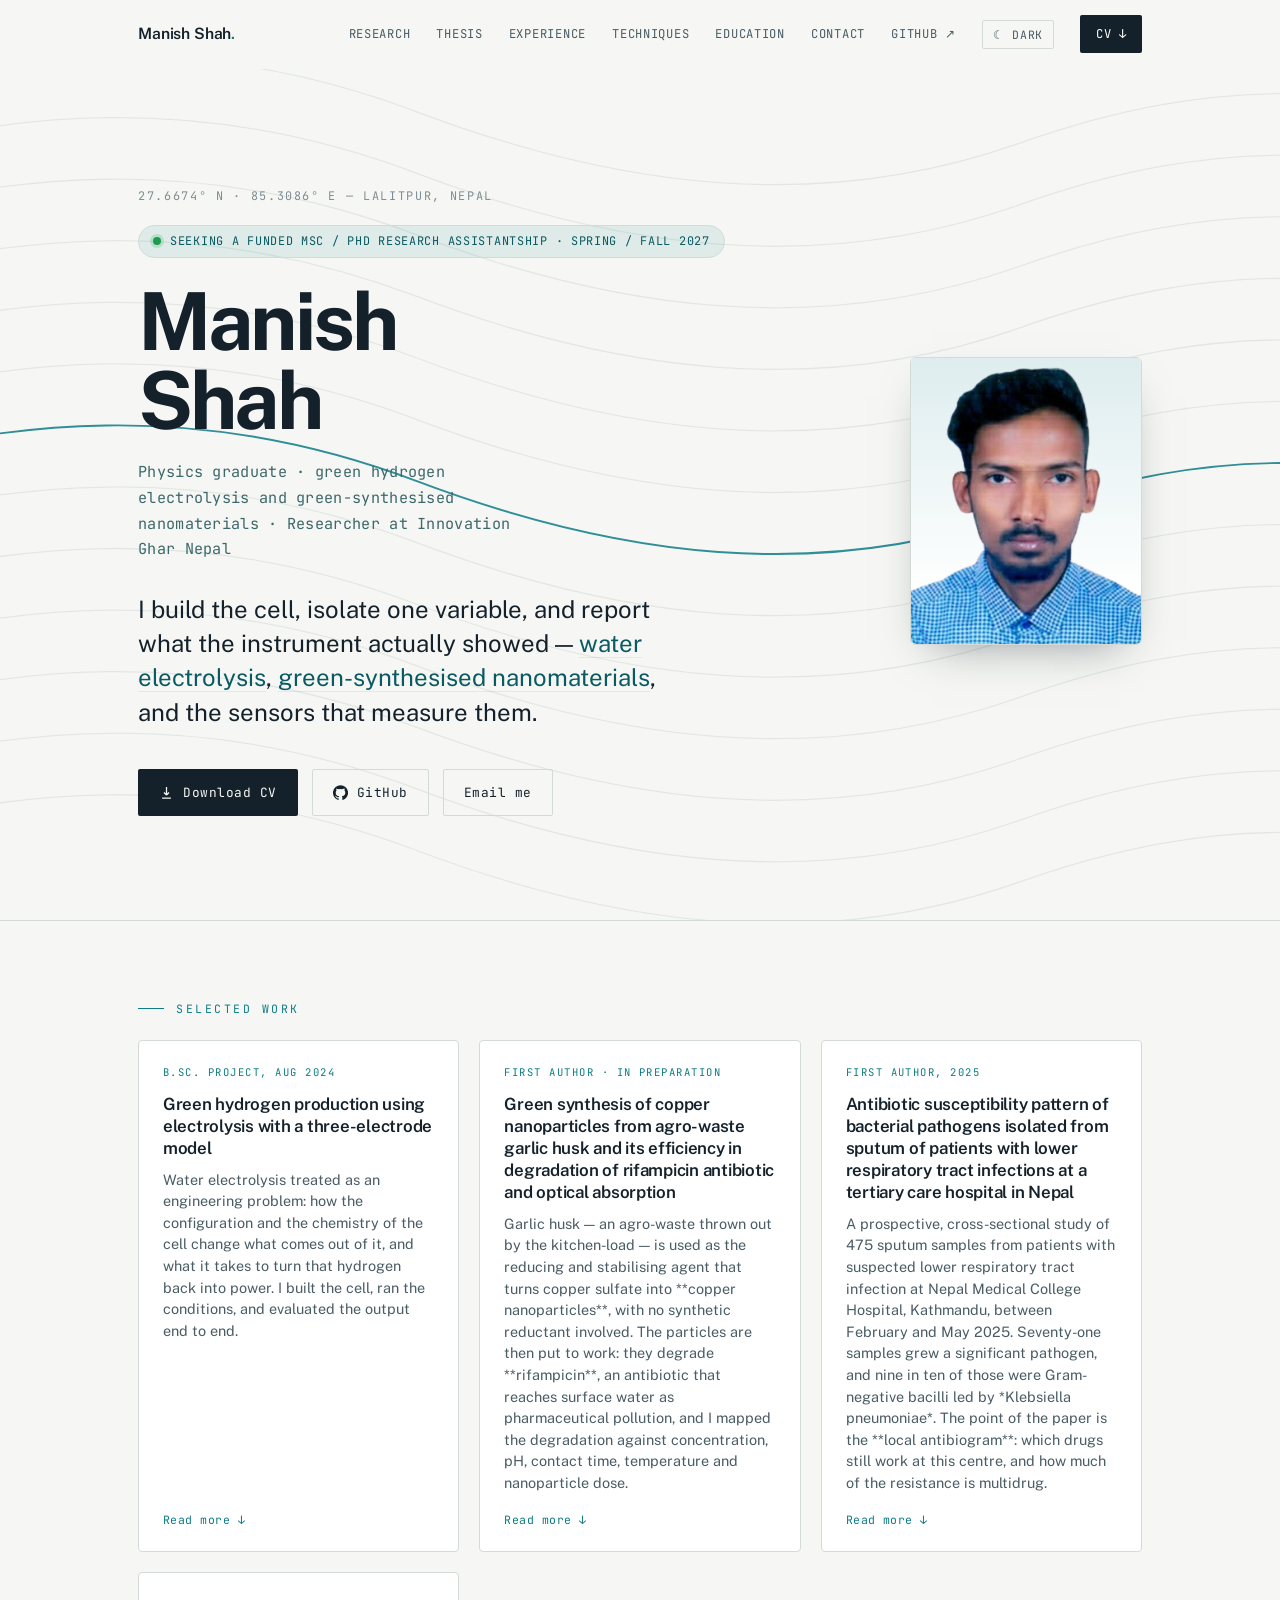
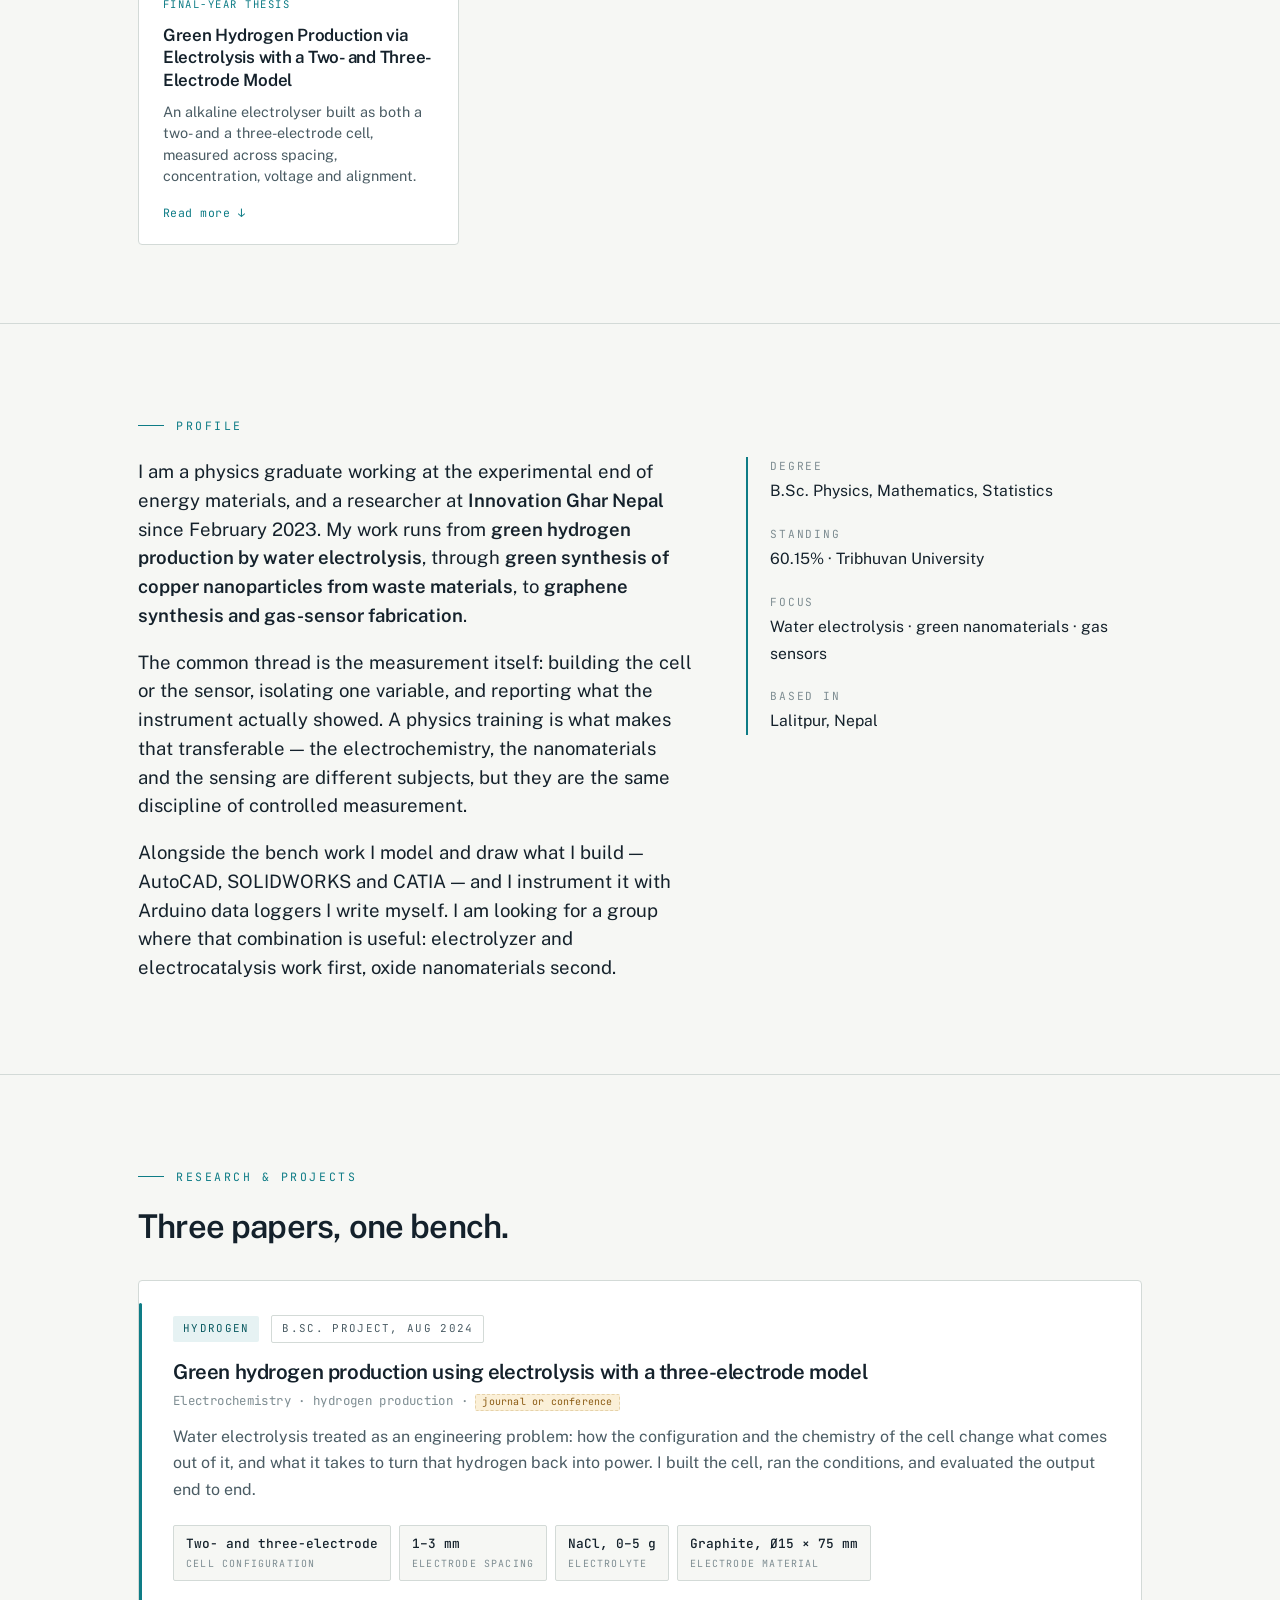
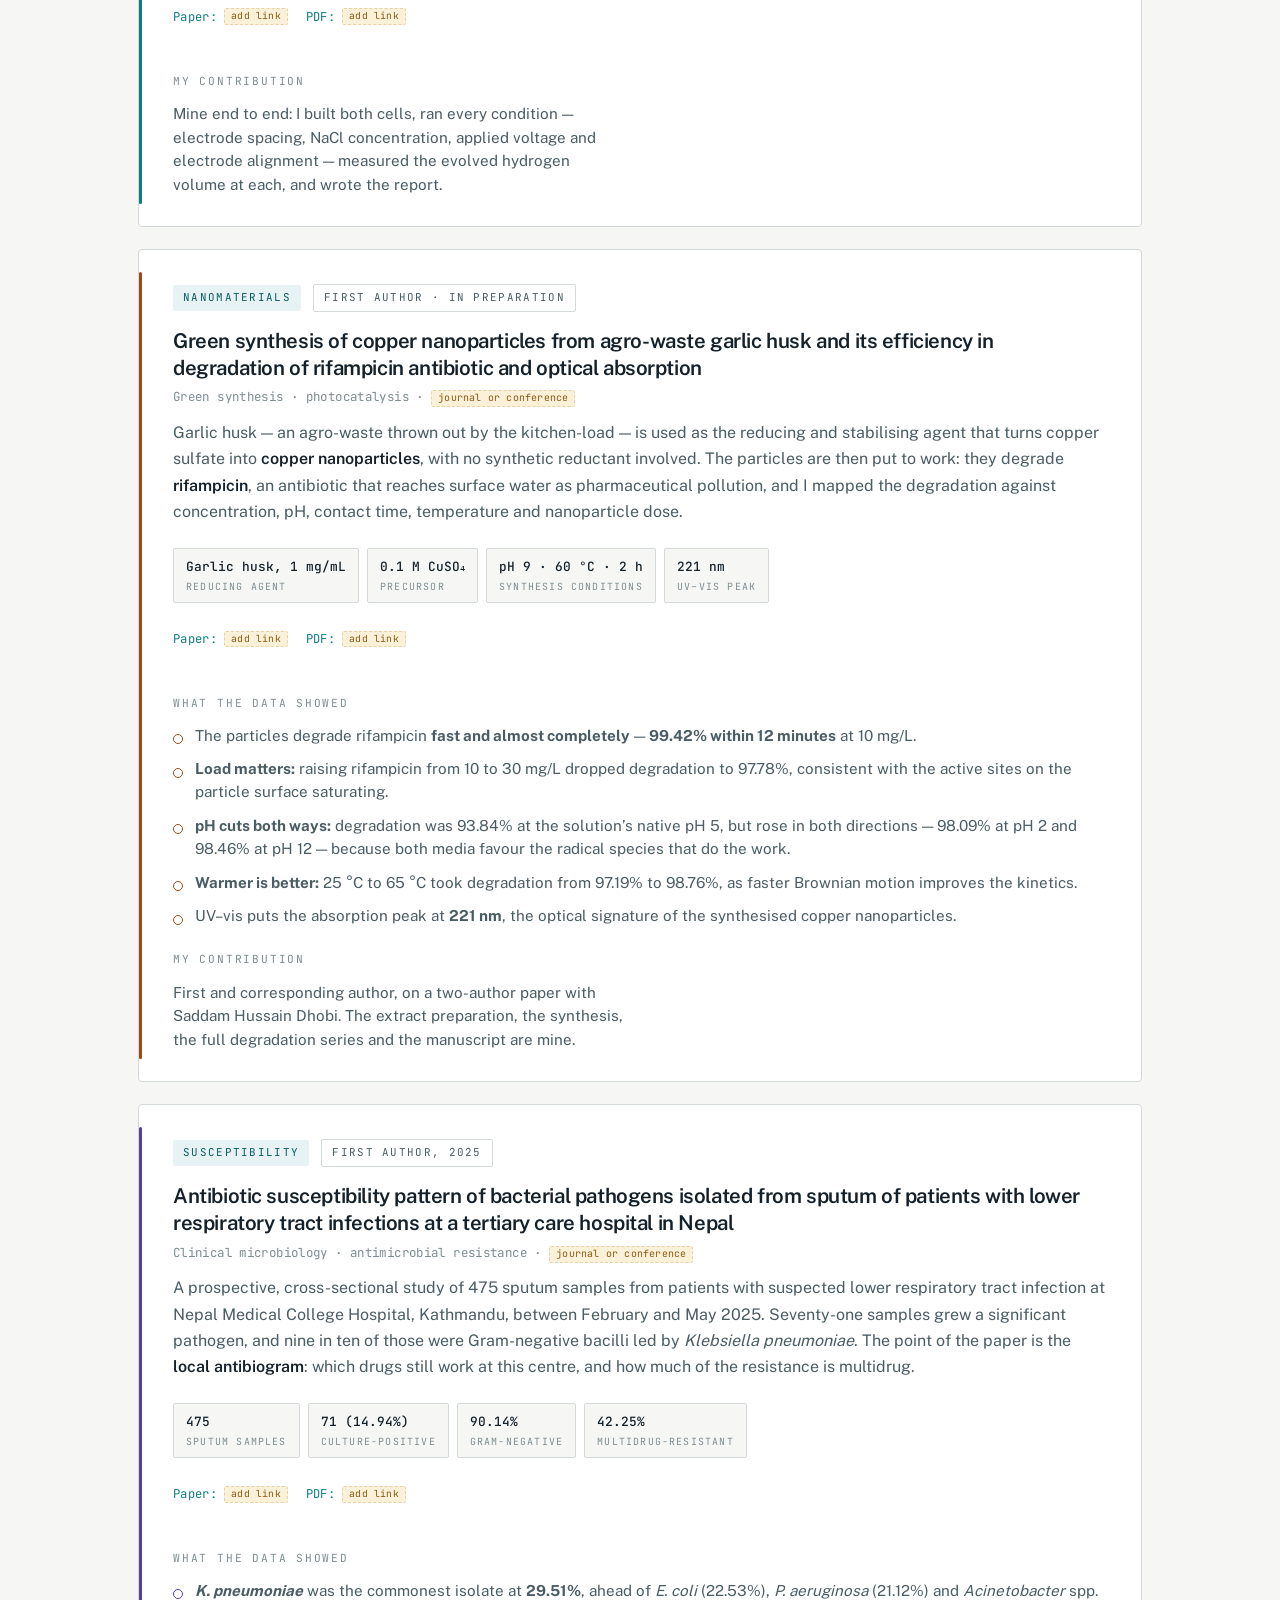
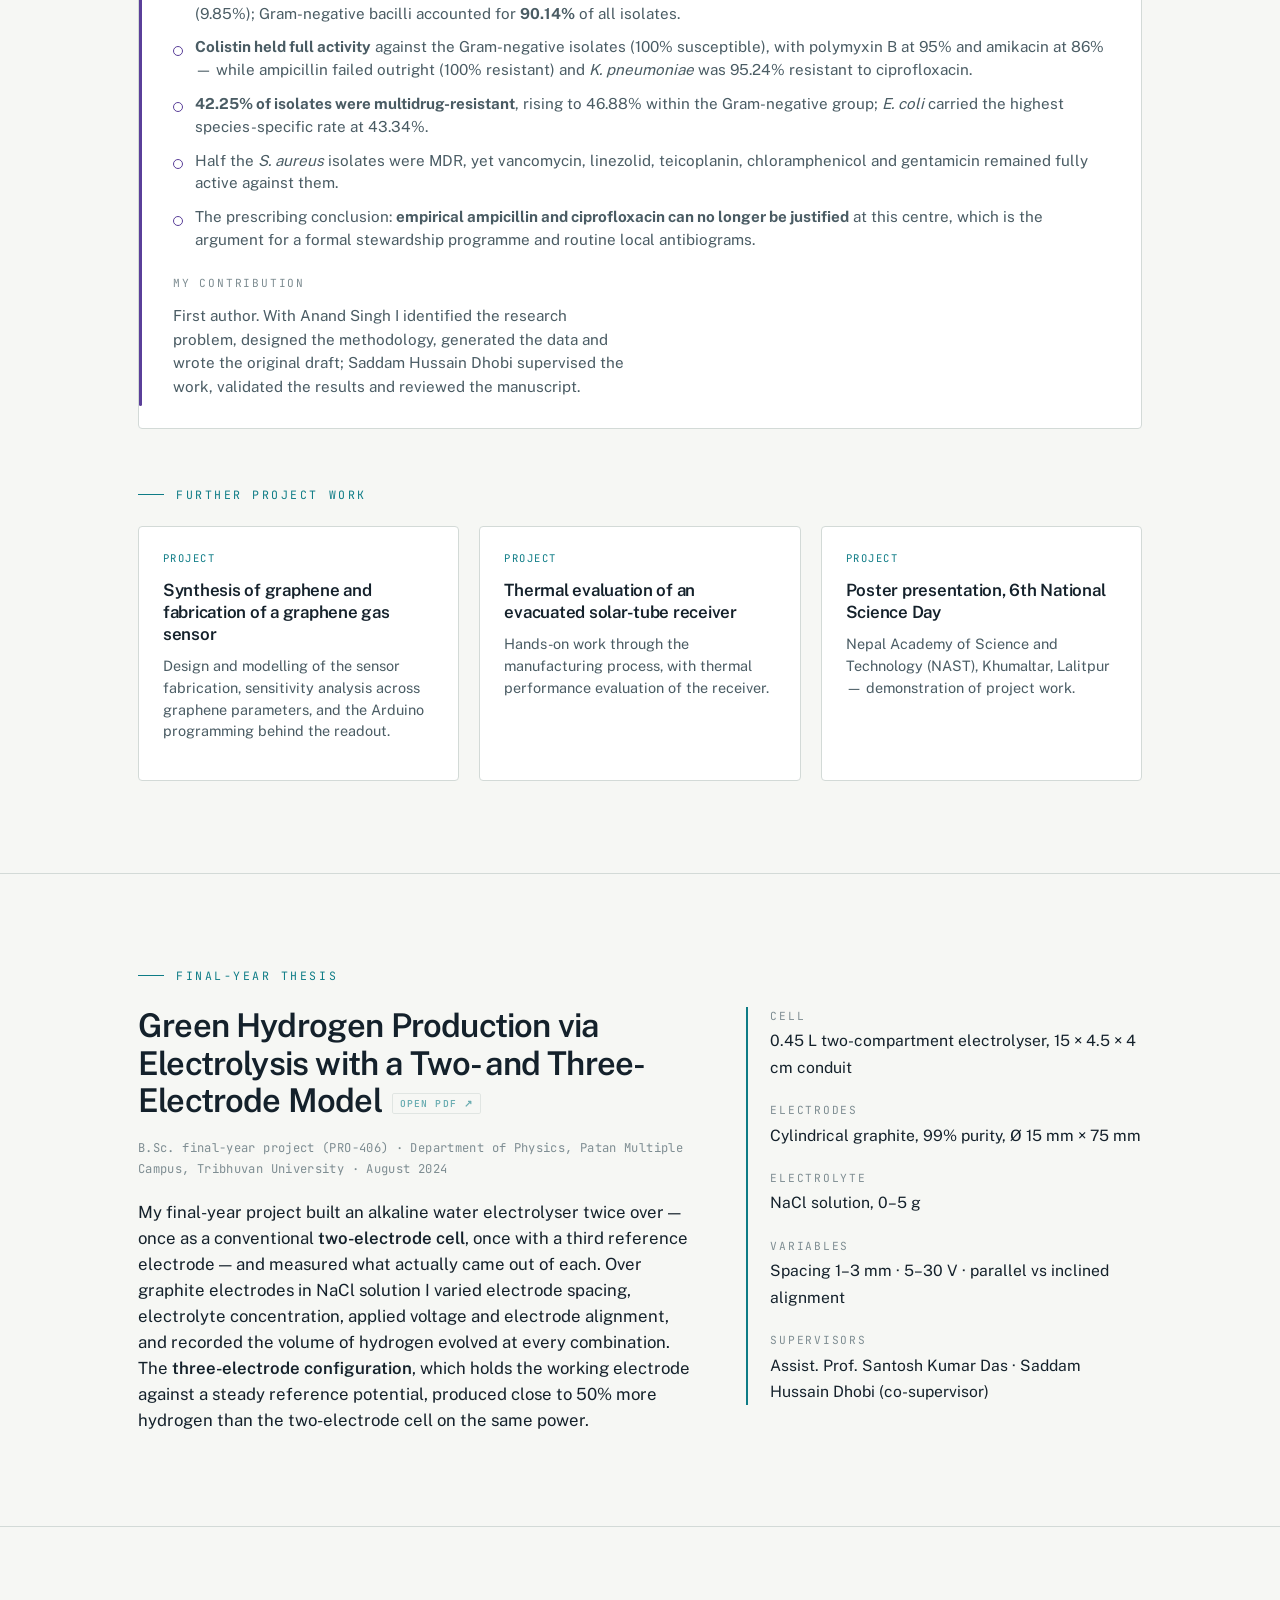
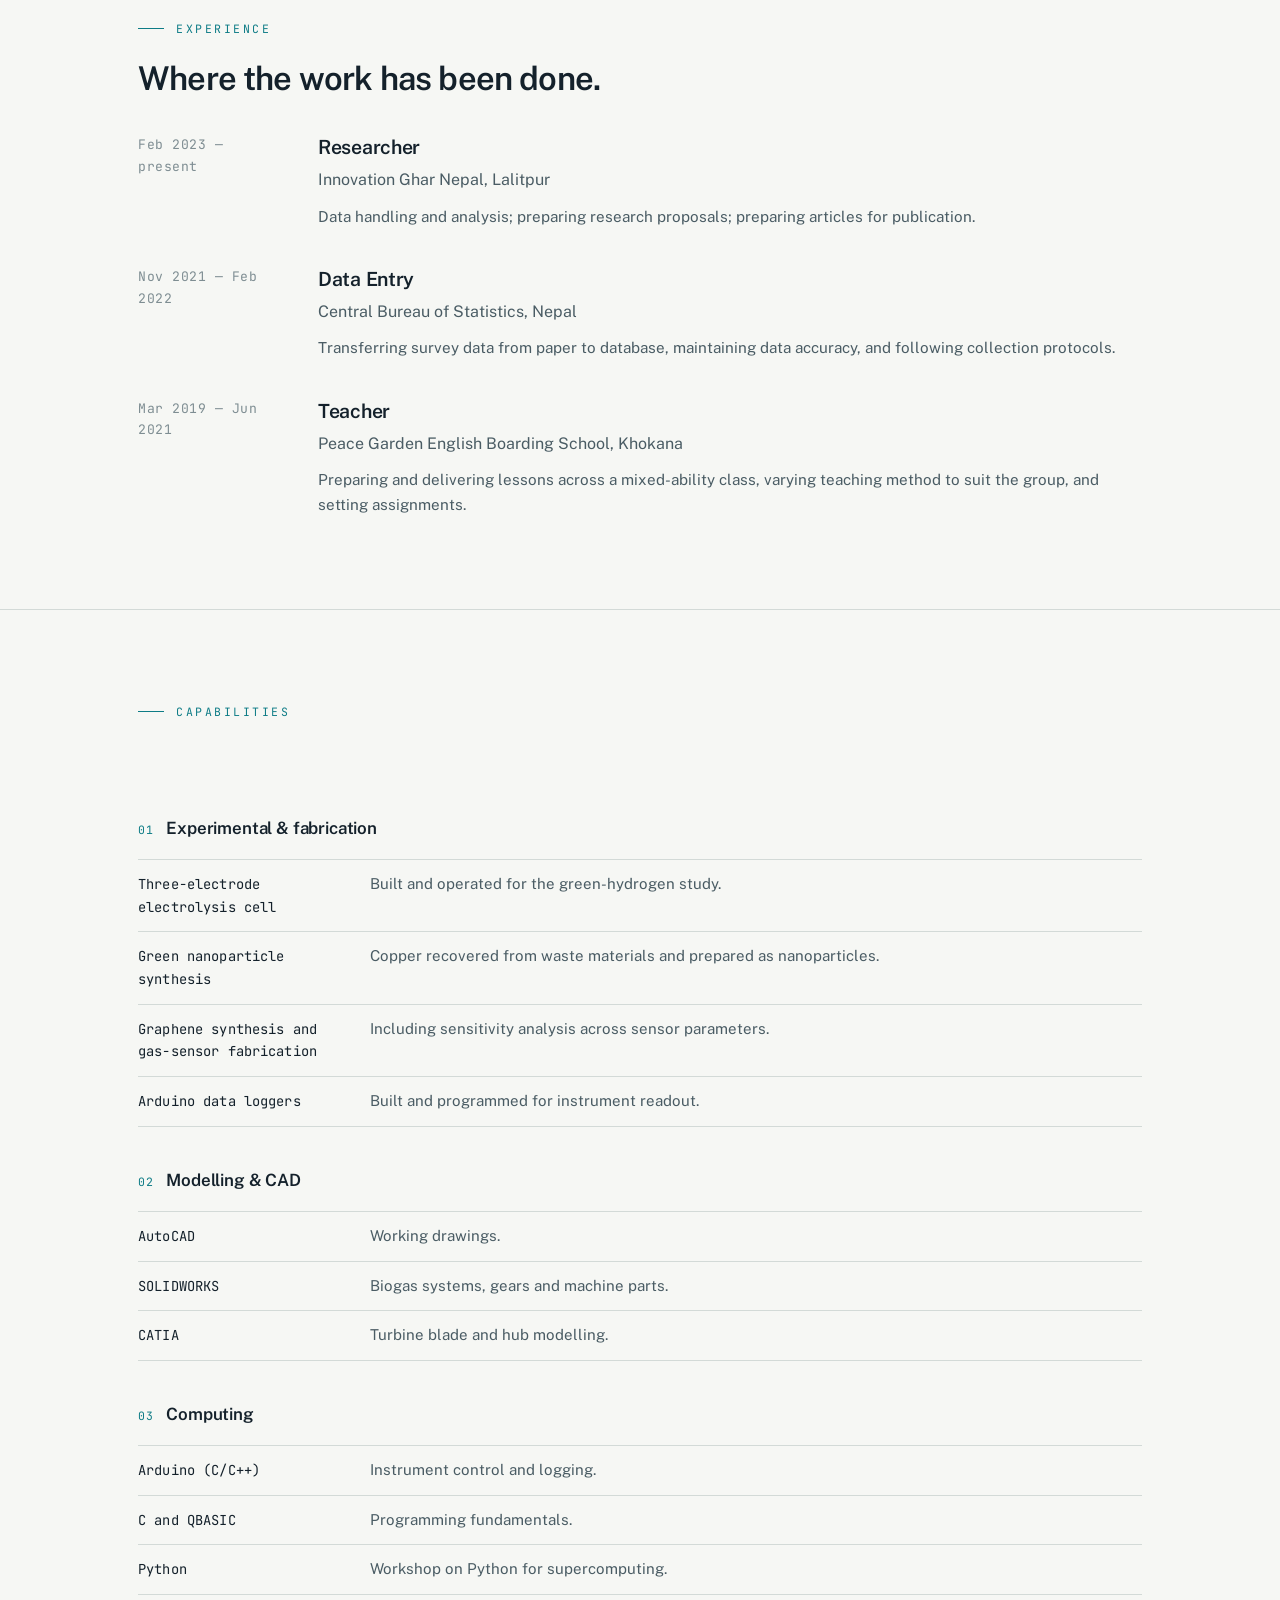
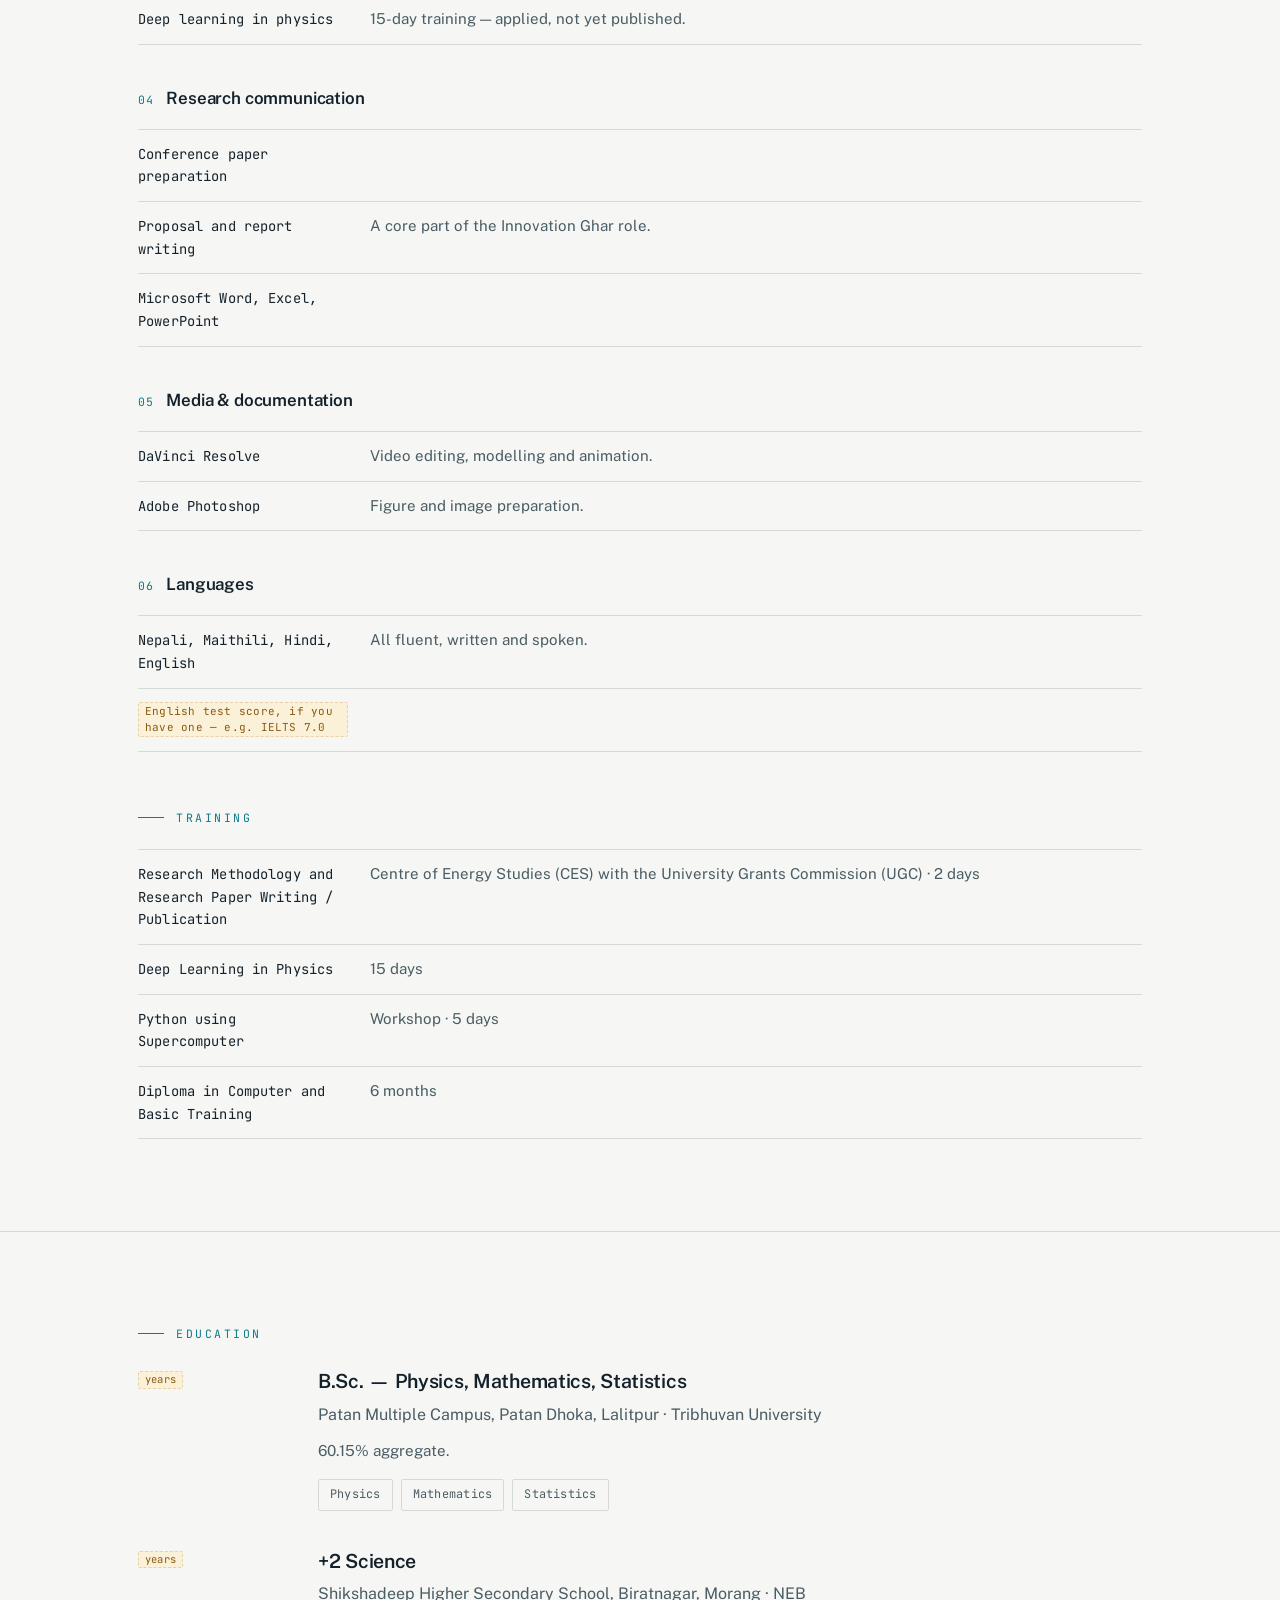
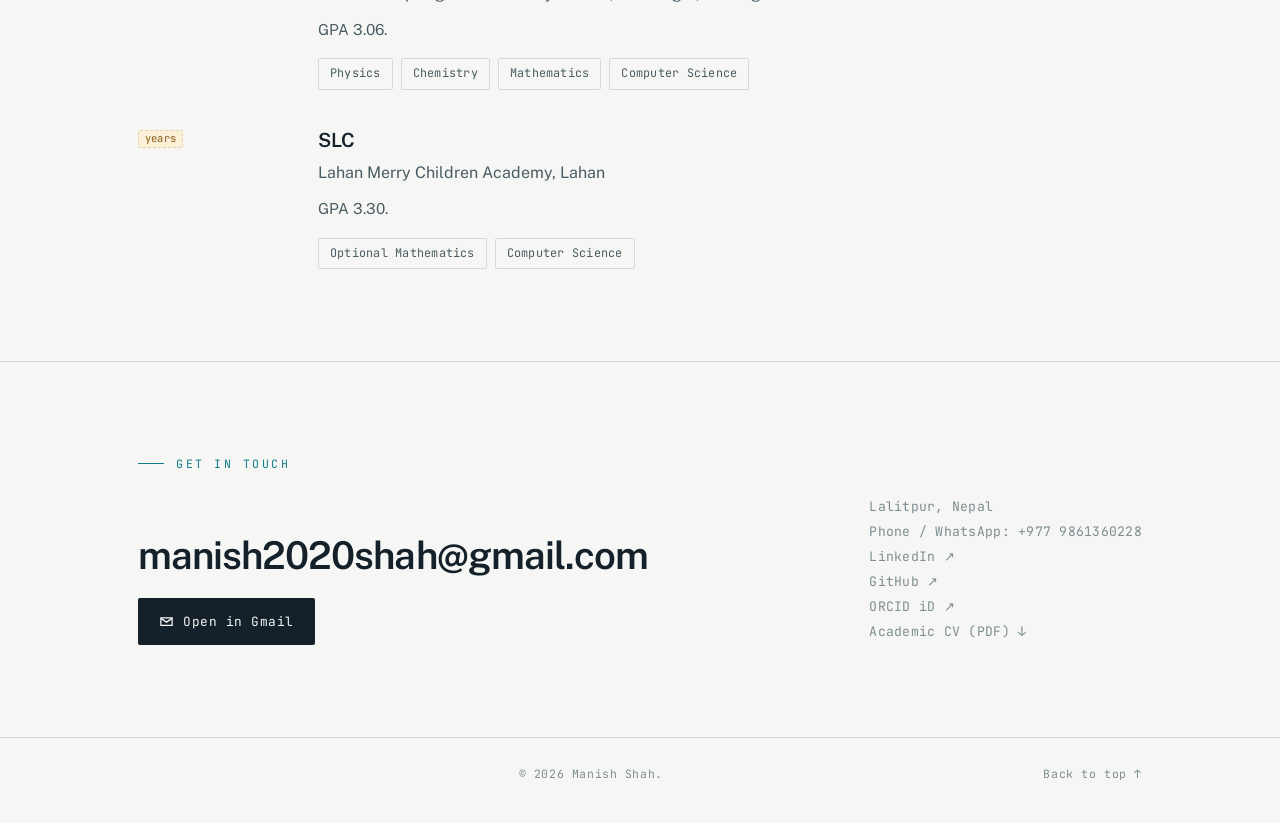
==== commit 33bc6ba2: "final portfolio" ====
--- a/index.html
+++ b/index.html
@@ -1,112 +1,151 @@
 <!doctype html>
-<html lang="en">
+<html lang="en" data-theme="light">
 <head>
 <meta charset="utf-8">
 <meta name="viewport" content="width=device-width,initial-scale=1">
-<title>Three Papers, One Bench</title>
-<meta name="description" content="Research portfolio — green hydrogen electrolysis, green-synthesised nanomaterials, graphene gas sensors.">
+<title>Manish Shah — Physics · Green Hydrogen &amp; Nanomaterials</title>
+<meta name="description" content="Manish Shah — physics graduate working on green hydrogen by water electrolysis, green-synthesised copper nanomaterials and graphene gas sensors.">
+<script>(function(){try{var t=localStorage.getItem('portfolio-theme')||(window.matchMedia('(prefers-color-scheme: dark)').matches?'dark':'light');document.documentElement.setAttribute('data-theme',t);}catch(e){}})();</script>
 <link rel="stylesheet" href="fonts.css">
 <link rel="stylesheet" href="styles.css">
 </head>
 <body>
 
-
-<!-- <div class="draft" id="draft" hidden>
-  <div class="wrap">
-    <b>Draft &mdash; <span id="draftn">0</span> details still to fill.</b>
-    <span>Every amber marker below is a blank. Open this file in any text editor, fill in the <code>ME</code> block near the bottom, save, and reload.</span>
-  </div>
-</div> -->
-
-<nav class="top">
-  <div class="wrap">
-    <span class="me" id="nav-name"></span>
-    <a href="#research">Research</a>
-    <a href="#experience">Experience</a>
-    <a href="#techniques">Techniques</a>
-    <a href="#education">Education</a>
-    <a href="#contact">Contact</a>
-    <a id="nav-cv" href="#contact">CV</a>
-    <button id="theme" type="button" aria-pressed="false">Dark</button>
+<nav id="nav">
+  <div class="nav-inner">
+    <a class="nav-brand" href="#top" id="nav-name"></a>
+    <div class="nav-links">
+      <a href="#research" class="hide-sm">Research</a>
+      <a href="#thesis" class="hide-sm">Thesis</a>
+      <a href="#experience" class="hide-sm">Experience</a>
+      <a href="#techniques" class="hide-sm">Techniques</a>
+      <a href="#education" class="hide-sm">Education</a>
+      <a href="#contact" class="hide-sm">Contact</a>
+      <a href="#contact" class="hide-sm" id="nav-gh" hidden>GitHub</a>
+      <button class="theme-toggle" id="themeToggle" type="button" aria-label="Toggle dark mode">☾ Dark</button>
+      <a class="nav-cta" id="nav-cv" target="_blank" href="https://drive.google.com/file/d/1vfIyBbURH8cEyYuD21wc7udu_YrPMqjG/view?usp=sharing">CV ↓</a>
+    </div>
   </div>
 </nav>
 
-<header class="hero">
-  <div class="wrap">
-    <div>
-      <h1 id="hero-name"></h1>
-      <p class="role" id="hero-role"></p>
-      <p class="status"><i></i><span id="hero-status"></span></p>
-      <div class="acts" id="hero-acts"></div>
+<header class="hero" id="top">
+  <svg class="fieldlines" viewBox="0 0 1440 760" preserveAspectRatio="xMidYMid slice" aria-hidden="true">
+    <defs>
+      <path id="wave" d="M -80 380 C 160 300 340 300 520 368 C 700 436 880 460 1060 396 C 1240 332 1360 348 1520 380"></path>
+    </defs>
+    <g class="wave-drift">
+      <use href="#wave" class="line" y="-330"></use>
+      <use href="#wave" class="line" y="-275"></use>
+      <use href="#wave" class="line" y="-220"></use>
+      <use href="#wave" class="line" y="-165"></use>
+      <use href="#wave" class="line" y="-110"></use>
+      <use href="#wave" class="line" y="-55"></use>
+      <use href="#wave" class="index" y="0"></use>
+      <use href="#wave" class="line" y="55"></use>
+      <use href="#wave" class="line" y="110"></use>
+      <use href="#wave" class="line" y="165"></use>
+      <use href="#wave" class="line" y="220"></use>
+      <use href="#wave" class="line" y="275"></use>
+      <use href="#wave" class="line" y="330"></use>
+    </g>
+  </svg>
+  <div class="hero-inner reveal in">
+    <div class="hero-grid">
+      <div>
+        <p class="hero-coord" id="hero-coord"></p>
+        <p class="availability"><span class="dot"></span><span id="hero-status"></span></p>
+        <h1 id="hero-name"></h1>
+        <p class="role"><span id="hero-role"></span></p>
+        <p class="pitch" id="hero-pitch"></p>
+        <div class="hero-actions" id="hero-acts"></div>
+      </div>
+      <div class="hero-portrait" id="portrait"></div>
     </div>
-    <div class="portrait" id="portrait"></div>
   </div>
 </header>
 
 <main>
 
-<section id="profile">
-  <div class="wrap">
-    <div class="shead"><h2>Profile</h2><span class="lab" id="loc"></span></div>
-    <p class="prose">I am a physics graduate working at the experimental end of energy materials, and a researcher at <b>Innovation Ghar Nepal</b> since February 2023. My work runs from <b>green hydrogen production by water electrolysis</b>,  <b>green synthesis of copper nanoparticles from waste materials</b>, to <b>graphene synthesis and gas-sensor fabrication</b>.</p>
-    <p class="prose">The common thread is the measurement itself: building the cell or the sensor, isolating one variable, and reporting what the instrument actually showed. A physics training is what makes that transferable &mdash; the electrochemistry, the nanomaterials and the sensing are different subjects, but they are the same discipline of controlled measurement.</p>
-    <p class="prose">Alongside the bench work I model and draw what I build &mdash; AutoCAD, SOLIDWORKS and CATIA &mdash; and I instrument it with Arduino data loggers I write myself. I am looking for a group where that combination is useful: electrolyzer and electrocatalysis work first, oxide nanomaterials second.</p>
-  </div>
-</section>
+  <section id="work" class="highlights">
+    <div class="wrap">
+      <p class="eyebrow reveal">Selected work</p>
+      <div class="hl-grid" id="highlights"></div>
+    </div>
+  </section>
 
-<section id="research">
-  <div class="wrap">
-    <div class="shead"><h2>Research</h2><span class="lab">three papers &middot; three identities</span></div>
-    <p class="intro">Each is colour-coded the same way throughout my application materials. The order is deliberate: the hydrogen work is the strongest fit for an experimental physics background, and it leads.</p>
-    <div class="works" id="works"></div>
+  <section id="about">
+    <div class="wrap">
+      <p class="eyebrow reveal">Profile</p>
+      <div class="about-grid">
+        <div class="about-lead reveal" id="about-lead"></div>
+        <div class="facts reveal" id="facts"></div>
+      </div>
+    </div>
+  </section>
 
-    <h3 class="subhead">Further project work</h3>
-    <div class="minis" id="minis"></div>
-  </div>
-</section>
+  <section id="research">
+    <div class="wrap">
+      <p class="eyebrow reveal">Research &amp; projects</p>
+      <h2 class="section-title reveal">Three papers, one bench.</h2>
+      <div id="works"></div>
 
-<section id="experience">
-  <div class="wrap">
-    <div class="shead"><h2>Experience</h2></div>
-    <div class="edu" id="jobs"></div>
-  </div>
-</section>
+      <p class="eyebrow reveal" style="margin-top:56px">Further project work</p>
+      <div class="hl-grid" id="minis"></div>
+    </div>
+  </section>
 
-<section id="techniques">
-  <div class="wrap">
-    <div class="shead"><h2>Techniques &amp; instrumentation</h2><span class="lab">what I can do on day one</span></div>
-    <p class="intro">Grouped by what the work actually requires. Everything listed here is something I have personally built, run or written.</p>
-    <div class="skills" id="skills"></div>
+  <section id="thesis">
+    <div class="wrap">
+      <p class="eyebrow reveal">Final-year thesis</p>
+      <div class="about-grid">
+        <div class="reveal" id="thesis-lead"></div>
+        <div class="facts reveal" id="thesis-facts"></div>
+      </div>
+      <div id="thesis-findings"></div>
+    </div>
+  </section>
 
-    <h3 class="subhead">Training</h3>
-    <div class="training" id="training"></div>
-  </div>
-</section>
+  <section id="experience">
+    <div class="wrap">
+      <p class="eyebrow reveal">Experience</p>
+      <h2 class="section-title reveal">Where the work has been done.</h2>
+      <div id="jobs"></div>
+    </div>
+  </section>
 
-<section id="education">
-  <div class="wrap">
-    <div class="shead"><h2>Education</h2></div>
-    <div class="edu" id="edu"></div>
-  </div>
-</section>
+  <section id="techniques">
+    <div class="wrap">
+      <p class="eyebrow reveal">Capabilities</p>
+      <h2 class="section-title reveal">Everything here is something I have built, run or written.</h2>
+      <div id="skills"></div>
 
-<section id="contact">
-  <div class="wrap">
-    <div class="shead"><h2>Contact me</h2><span class="lab">replies within a day</span></div>
-    <p class="intro">If you are a principal investigator considering me for a funded place, the fastest route is email &mdash; I will send transcripts, the full CV, referee details and any paper on request.</p>
-    <div class="cta" id="cta"></div>
-    <div class="contact" id="contact-grid"></div>
-  </div>
-</section>
+      <p class="eyebrow reveal" style="margin-top:56px">Training</p>
+      <div id="training"></div>
+    </div>
+  </section>
+
+  <section id="education">
+    <div class="wrap">
+      <p class="eyebrow reveal">Education</p>
+      <div id="edu"></div>
+    </div>
+  </section>
+
+  <section id="contact">
+    <div class="wrap">
+      <p class="eyebrow reveal">Get in touch</p>
+      <div class="reveal" id="contact-block"></div>
+    </div>
+  </section>
 
 </main>
 
 <footer>
-  <div class="wrap">
-    <p id="foot"></p>
+  <div class="wrap foot-inner">
+    <p id="foot"></p><a>© 2026 Manish Shah.</a>
+    <a href="#top">Back to top ↑</a>
   </div>
 </footer>
-
 
 <script src="data.js"></script>
 <script src="app.js"></script>
--- a/styles.css
+++ b/styles.css
@@ -1,275 +1,328 @@
-/* ---------- base resets kept from the single-file build ---------- */
-img{max-width:100%}
-[hidden]{display:none!important}
-
+/* =====================================================================
+   Design follows the reference layout in sample.html, typeset with the
+   fonts already bundled in fonts.css (no external requests).
+   ===================================================================== */
 
 :root{
-  color-scheme:light;
-  --paper:#eef1f3; --card:#ffffff; --sunk:#f5f7f8;
-  --ink:#0f1417; --ink-2:#39454b; --muted:#69777e;
-  --rule:#d7dee2; --rule-soft:#e6ebee;
-  --p1:#0a8f80; --p2:#9c4a18; --p3:#5a3f99;
-  --accent:#0a8f80;
-  --todo-bg:#fdf1d8; --todo-ink:#8a5a12; --todo-rule:#e8d3ac;
-  --shadow:0 1px 2px rgba(15,20,23,.05);
-}
-@media (prefers-color-scheme:dark){
-  :root:not([data-theme="light"]){
-    color-scheme:dark;
-    --paper:#0e1113; --card:#171b1e; --sunk:#12171a;
-    --ink:#eaeff1; --ink-2:#b3bfc4; --muted:#849299;
-    --rule:#283034; --rule-soft:#1e2529;
-    --p1:#1fa08f; --p2:#cf7233; --p3:#8b76dd;
-    --accent:#1fa08f;
-    --todo-bg:#312512; --todo-ink:#e3b45f; --todo-rule:#4a3a1c;
-    --shadow:0 1px 2px rgba(0,0,0,.3);
-  }
-}
-:root[data-theme="dark"]{
-  color-scheme:dark;
-  --paper:#0e1113; --card:#171b1e; --sunk:#12171a;
-  --ink:#eaeff1; --ink-2:#b3bfc4; --muted:#849299;
-  --rule:#283034; --rule-soft:#1e2529;
-  --p1:#1fa08f; --p2:#cf7233; --p3:#8b76dd;
-  --accent:#1fa08f;
-  --todo-bg:#312512; --todo-ink:#e3b45f; --todo-rule:#4a3a1c;
-  --shadow:0 1px 2px rgba(0,0,0,.3);
+  --ink:#14212B;
+  --ink-soft:#4A5C64;
+  --muted:#7E8D92;
+  --paper:#F6F7F4;
+  --raise:#FFFFFF;
+  --line:#D3DAD7;
+  --accent:#0E7C86;
+  --accent-deep:#0A5A61;
+  --accent-soft:rgba(14,124,134,0.10);
+  /* one colour per research strand, used on the card spine and method bullets */
+  --p1:#0E7C86; --p2:#9C4A18; --p3:#5A3F99;
+  --nav-bg:rgba(246,247,244,0.82);
+  --todo-bg:#FBF0D8; --todo-ink:#8A5A12; --todo-line:#E6D2A9;
+  --maxw:1060px;
+  --display:"Public Sans","Segoe UI",sans-serif;
+  --body:"Public Sans","Segoe UI",sans-serif;
+  --mono:"JetBrains Mono",ui-monospace,monospace;
+}
+
+html[data-theme="dark"]{
+  --ink:#E7ECEA;
+  --ink-soft:#AEBAB8;
+  --muted:#7F8D8B;
+  --paper:#171B1E;
+  --raise:#1E262B;
+  --line:#2C383F;
+  --accent:#2BB3BD;
+  --accent-deep:#74D4DB;
+  --accent-soft:rgba(43,179,189,0.12);
+  --p1:#2BB3BD; --p2:#CF7233; --p3:#9C88E4;
+  --nav-bg:rgba(23,27,30,0.82);
+  --todo-bg:#33270F; --todo-ink:#E3B45F; --todo-line:#4C3B1B;
 }
 
 *{box-sizing:border-box}
+html{scroll-behavior:smooth}
+@media (prefers-reduced-motion:reduce){html{scroll-behavior:auto}}
+
 body{
   margin:0; background:var(--paper); color:var(--ink);
-  font-family:"Public Sans",system-ui,-apple-system,"Segoe UI",sans-serif;
-  font-size:16px; line-height:1.6; -webkit-font-smoothing:antialiased;
-}
-.wrap{max-width:1080px; margin:0 auto; padding-inline:22px}
-a{color:var(--accent)}
-.mono{font-family:"JetBrains Mono",ui-monospace,monospace}
-.lab{font-family:"JetBrains Mono",ui-monospace,monospace; font-size:10.5px; font-weight:500;
-  letter-spacing:.14em; text-transform:uppercase; color:var(--muted)}
-
-/* ---------- draft banner ---------- */
-.draft{background:var(--todo-bg); border-bottom:1px solid var(--todo-rule); color:var(--todo-ink);
-  font-size:13px; padding-block:9px}
-.draft .wrap{display:flex; gap:12px; align-items:baseline; flex-wrap:wrap}
-.draft b{font-weight:600}
-.draft code{font-family:"JetBrains Mono",monospace; font-size:12px;
-  background:rgba(138,90,18,.12); padding:1px 5px; border-radius:2px}
+  font-family:var(--body); font-size:16px; line-height:1.65;
+  -webkit-font-smoothing:antialiased; text-rendering:optimizeLegibility;
+  transition:background .35s ease, color .35s ease;
+}
+a{color:inherit}
+::selection{background:var(--accent-soft)}
+:focus-visible{outline:2px solid var(--accent); outline-offset:3px; border-radius:2px}
+
+.wrap{max-width:var(--maxw); margin:0 auto; padding:0 28px}
+
+/* ---------- section scaffolding ---------- */
+.eyebrow{
+  font-family:var(--mono); font-size:.72rem; letter-spacing:.22em;
+  text-transform:uppercase; color:var(--accent);
+  display:flex; align-items:center; gap:12px; margin:0 0 22px;
+}
+.eyebrow::before{content:""; width:26px; height:1px; background:var(--accent); display:inline-block}
+section{padding:92px 0; border-top:1px solid var(--line)}
+h2.section-title{
+  font-family:var(--display); font-weight:600;
+  font-size:clamp(1.5rem,3vw,2.05rem); letter-spacing:-.025em;
+  margin:0 0 34px; line-height:1.15;
+}
 
 /* ---------- nav ---------- */
-nav.top{position:sticky; top:0; z-index:40; background:var(--paper);
-  border-bottom:1px solid var(--rule)}
-nav.top .wrap{display:flex; align-items:center; gap:18px; padding-block:13px; flex-wrap:wrap}
-nav.top .me{font-family:"Newsreader",Georgia,serif; font-size:17px; font-weight:600;
-  letter-spacing:-.01em; margin-right:auto; white-space:nowrap}
-nav.top a{font-size:13.5px; color:var(--ink-2); text-decoration:none; white-space:nowrap}
-nav.top a:hover{color:var(--accent)}
-nav.top a:focus-visible,#theme:focus-visible{outline:2px solid var(--accent); outline-offset:3px; border-radius:2px}
-#theme{font:inherit; font-size:13px; background:none; border:1px solid var(--rule);
-  border-radius:3px; color:var(--ink-2); padding:4px 10px; cursor:pointer; white-space:nowrap}
-#theme:hover{border-color:var(--muted)}
+nav{position:sticky; top:0; z-index:50; background:var(--nav-bg);
+  backdrop-filter:saturate(140%) blur(9px);
+  border-bottom:1px solid transparent; transition:border-color .3s ease, background .35s ease}
+nav.scrolled{border-bottom-color:var(--line)}
+.nav-inner{max-width:var(--maxw); margin:0 auto; padding:15px 28px;
+  display:flex; align-items:center; justify-content:space-between; gap:20px}
+.nav-brand{font-family:var(--display); font-weight:600; font-size:.98rem;
+  letter-spacing:-.01em; text-decoration:none; white-space:nowrap}
+.nav-brand span{color:var(--accent)}
+.nav-links{display:flex; gap:26px; align-items:center}
+.nav-links a{font-family:var(--mono); font-size:.76rem; letter-spacing:.06em;
+  text-transform:uppercase; text-decoration:none; color:var(--ink-soft); transition:color .2s ease}
+.nav-links a:hover{color:var(--accent)}
+.theme-toggle{font-family:var(--mono); font-size:.72rem; letter-spacing:.06em;
+  text-transform:uppercase; color:var(--ink-soft); background:transparent;
+  border:1px solid var(--line); border-radius:2px; padding:6px 10px; cursor:pointer;
+  transition:color .2s ease, border-color .2s ease; white-space:nowrap}
+.theme-toggle:hover{color:var(--accent); border-color:var(--accent)}
+.nav-links a.nav-cta{font-family:var(--mono); font-size:.76rem; letter-spacing:.04em;
+  color:#fff; background:var(--ink); padding:8px 15px; border-radius:2px;
+  border:1px solid transparent; transition:background .2s ease, color .35s ease}
+.nav-links a.nav-cta:hover{background:var(--accent-deep); color:#fff}
+html[data-theme="dark"] .nav-links a.nav-cta{background:transparent; color:var(--ink); border-color:var(--line)}
+html[data-theme="dark"] .nav-links a.nav-cta:hover{background:var(--accent-deep); color:var(--paper); border-color:var(--accent-deep)}
+@media (max-width:1040px){.nav-links{gap:18px}}
+@media (max-width:940px){.nav-links a[href="#contact"]:not(#nav-gh){display:none}}
+@media (max-width:860px){#nav-gh{display:none}}
+@media (max-width:720px){.nav-links .hide-sm{display:none}}
 
 /* ---------- hero ---------- */
-header.hero{padding-block:56px 44px; border-bottom:1px solid var(--rule)}
-header.hero .wrap{display:grid; grid-template-columns:minmax(0,1fr) 176px; gap:44px; align-items:start}
-h1{font-family:"Newsreader",Georgia,serif; font-weight:500; font-size:clamp(38px,6vw,62px);
-  line-height:1.02; letter-spacing:-.025em; margin:0 0 16px; text-wrap:balance}
-.role{font-size:18px; line-height:1.5; color:var(--ink-2); max-width:46ch; margin:0 0 20px}
-.role b{color:var(--ink); font-weight:600}
-.status{display:inline-flex; align-items:center; gap:9px; background:var(--card);
-  border:1px solid var(--rule); border-radius:100px; padding:6px 14px 6px 11px;
-  font-size:13px; color:var(--ink-2); margin-bottom:24px; box-shadow:var(--shadow)}
-.status i{width:7px; height:7px; border-radius:50%; background:var(--accent); flex:none;
-  box-shadow:0 0 0 3px color-mix(in srgb, var(--accent) 22%, transparent)}
-.acts{display:flex; flex-wrap:wrap; gap:9px}
-.btn{display:inline-flex; align-items:center; gap:7px; font-size:13.5px; font-weight:500;
-  text-decoration:none; padding:9px 15px; border-radius:3px; border:1px solid var(--rule);
-  background:var(--card); color:var(--ink); box-shadow:var(--shadow)}
-.btn:hover{border-color:var(--muted)}
-.btn.pri{background:var(--ink); color:var(--paper); border-color:var(--ink)}
-.btn.pri:hover{opacity:.88}
-.btn:focus-visible{outline:2px solid var(--accent); outline-offset:2px}
-.portrait{width:176px; height:176px; border-radius:3px; background:var(--sunk);
-  border:1px solid var(--rule); display:flex; align-items:center; justify-content:center;
-  overflow:hidden; position:relative}
-.portrait img{width:100%; height:100%; object-fit:cover; display:block}
-.portrait .ini{font-family:"Newsreader",Georgia,serif; font-size:46px; color:var(--muted); font-weight:400}
-.portrait .cap{position:absolute; bottom:0; left:0; right:0; background:var(--todo-bg);
-  color:var(--todo-ink); font-size:10px; text-align:center; padding:4px 2px; line-height:1.3;
-  font-family:"JetBrains Mono",monospace; letter-spacing:.04em}
-
-/* ---------- sections ---------- */
-section{padding-block:52px; border-bottom:1px solid var(--rule)}
-.shead{display:flex; align-items:baseline; gap:14px; margin-bottom:8px}
-h2{font-family:"Newsreader",Georgia,serif; font-weight:500; font-size:27px;
-  letter-spacing:-.015em; margin:0; line-height:1.2}
-.shead .lab{margin-left:auto}
-.intro{font-size:15px; line-height:1.7; color:var(--ink-2); max-width:68ch; margin:0 0 30px}
-.prose{font-family:"Newsreader",Georgia,serif; font-size:18px; line-height:1.65;
-  color:var(--ink-2); max-width:64ch; margin:0 0 18px}
-.prose b{color:var(--ink); font-weight:500}
-.prose:last-child{margin-bottom:0}
+.hero{position:relative; overflow:hidden; border-top:none; padding:0}
+.hero-inner{max-width:var(--maxw); margin:0 auto; padding:118px 28px 104px; position:relative; z-index:2}
+.fieldlines{position:absolute; inset:0; width:100%; height:100%; z-index:1; pointer-events:none}
+.fieldlines use{fill:none}
+.fieldlines .line{fill:none; stroke:var(--line); stroke-width:1.15; opacity:.55}
+.fieldlines .index{fill:none; stroke:var(--accent); stroke-width:1.7; opacity:.85}
+.wave-drift{animation:drift 16s ease-in-out infinite alternate; transform-origin:center}
+@keyframes drift{from{transform:translateY(-7px)} to{transform:translateY(7px)}}
+
+.hero-coord{font-family:var(--mono); font-size:.74rem; letter-spacing:.14em;
+  color:var(--muted); text-transform:uppercase; margin:0 0 18px}
+.availability{display:inline-flex; align-items:center; gap:9px; font-family:var(--mono);
+  font-size:.74rem; letter-spacing:.06em; text-transform:uppercase;
+  color:var(--accent-deep); background:var(--accent-soft);
+  border:1px solid var(--line); border-radius:999px; padding:6px 14px; margin:0 0 24px}
+.availability .dot{width:8px; height:8px; border-radius:50%; background:#1B9E4B;
+  box-shadow:0 0 0 3px rgba(27,158,75,.18); flex:none}
+.hero h1{font-family:var(--display); font-weight:700;
+  font-size:clamp(2.7rem,7.4vw,5rem); line-height:.98; letter-spacing:-.035em; margin:0 0 20px}
+.hero .role{font-family:var(--mono); font-size:clamp(.82rem,1.7vw,.95rem);
+  letter-spacing:.02em; color:#3d686b; margin:0 0 30px; max-width:44ch; line-height:1.7}
+html[data-theme="dark"] .hero .role{color:var(--accent-deep)}
+.hero .pitch{font-size:clamp(1.12rem,2.4vw,1.5rem); line-height:1.42;
+  max-width:36ch; color:var(--ink); font-weight:400; margin:0 0 40px}
+.hero .pitch em{font-style:normal; color:var(--accent-deep);
+  border-bottom:1.5px solid var(--accent-soft)}
+.hero-actions{display:flex; flex-wrap:wrap; gap:14px; align-items:center}
+
+.btn{font-family:var(--mono); font-size:.8rem; letter-spacing:.04em; text-decoration:none;
+  padding:12px 20px; border-radius:2px; display:inline-flex; align-items:center; gap:9px;
+  transition:background .2s ease, color .2s ease, border-color .2s ease, transform .2s ease;
+  cursor:pointer; border:1px solid transparent}
+.btn-solid{background:var(--ink); color:var(--paper)}
+.btn-solid:hover{background:var(--accent-deep); color:#fff; transform:translateY(-1px)}
+.btn-ghost{border-color:var(--line); color:var(--ink); background:transparent}
+.btn-ghost:hover{border-color:var(--accent); color:var(--accent-deep)}
+.btn svg{width:15px; height:15px; flex:none}
+.btn[aria-disabled="true"]{opacity:.55; cursor:default}
+.btn[aria-disabled="true"]:hover{transform:none; background:var(--ink)}
+
+/* ---------- hero portrait ---------- */
+.hero-grid{display:grid; grid-template-columns:1fr auto; gap:56px; align-items:center}
+.hero-portrait{width:232px; height:288px; border-radius:6px; border:1px solid var(--line);
+  box-shadow:0 18px 44px -22px rgba(20,33,43,.5); background:var(--raise);
+  flex:none; overflow:hidden; position:relative;
+  display:flex; align-items:center; justify-content:center}
+html[data-theme="dark"] .hero-portrait{box-shadow:0 18px 44px -22px rgba(0,0,0,.7)}
+.hero-portrait img{width:100%; height:100%; object-fit:cover; object-position:center top; display:block;
+  /* the portrait is a cut-out PNG, so this sits behind its transparent pixels */
+  background:linear-gradient(180deg, color-mix(in srgb, var(--accent) 14%, var(--raise)) 0%, var(--raise) 82%)}
+.hero-portrait .ini{font-family:var(--display); font-size:3rem; font-weight:600; color:var(--muted)}
+.hero-portrait .cap{position:absolute; left:0; right:0; bottom:0; background:var(--todo-bg);
+  color:var(--todo-ink); font-family:var(--mono); font-size:.6rem; letter-spacing:.1em;
+  text-transform:uppercase; text-align:center; padding:5px 2px}
+@media (max-width:860px){
+  .hero-grid{grid-template-columns:1fr; gap:32px}
+  .hero-portrait{order:-1; width:148px; height:184px}
+  .hero-inner{padding:84px 28px 76px}
+}
+
+/* ---------- selected work / mini cards ---------- */
+.highlights{padding-top:78px; padding-bottom:78px}
+.hl-grid{display:grid; grid-template-columns:repeat(3,1fr); gap:20px}
+@media (max-width:800px){.hl-grid{grid-template-columns:1fr}}
+.hl-card{display:flex; flex-direction:column; background:var(--raise);
+  border:1px solid var(--line); border-radius:4px; padding:24px 24px 22px;
+  text-decoration:none; color:inherit;
+  transition:border-color .2s ease, transform .2s ease, box-shadow .2s ease}
+a.hl-card:hover{border-color:var(--accent); transform:translateY(-2px);
+  box-shadow:0 16px 32px -24px rgba(20,33,43,.5)}
+.hl-card .hl-kicker{font-family:var(--mono); font-size:.66rem; letter-spacing:.14em;
+  text-transform:uppercase; color:var(--accent); margin:0 0 12px}
+.hl-card h3{font-family:var(--display); font-weight:600; font-size:1.06rem;
+  line-height:1.3; letter-spacing:-.015em; margin:0 0 10px}
+.hl-card p{color:var(--ink-soft); font-size:.9rem; line-height:1.5; margin:0 0 16px}
+.hl-card .hl-go{margin-top:auto; font-family:var(--mono); font-size:.72rem;
+  letter-spacing:.04em; color:var(--accent)}
+
+/* ---------- reveal ---------- */
+.reveal{opacity:0; transform:translateY(18px); transition:opacity .7s ease, transform .7s ease}
+.reveal.in{opacity:1; transform:none}
+@media (prefers-reduced-motion:reduce){
+  .reveal{opacity:1; transform:none; transition:none}
+  .wave-drift{animation:none}
+  .btn:hover,a.hl-card:hover{transform:none}
+}
+
+/* ---------- about ---------- */
+.about-grid{display:grid; grid-template-columns:1.4fr 1fr; gap:54px; align-items:start}
+.about-lead p{font-size:1.16rem; line-height:1.55; color:var(--ink); margin:0 0 18px}
+.about-lead p:last-child{margin-bottom:0}
+.about-lead strong,.about-lead b{font-weight:600}
+.facts{border-left:2px solid var(--accent); padding-left:22px}
+.fact{margin-bottom:20px}
+.fact:last-child{margin-bottom:0}
+.fact .k{font-family:var(--mono); font-size:.7rem; letter-spacing:.16em; text-transform:uppercase;
+  color:var(--muted); display:block; margin-bottom:3px}
+.fact .v{font-size:.98rem; color:var(--ink)}
+@media (max-width:760px){.about-grid{grid-template-columns:1fr; gap:34px}}
 
 /* ---------- research cards ---------- */
-.works{display:flex; flex-direction:column; gap:16px}
-.work{background:var(--card); border:1px solid var(--rule); border-left:3px solid var(--wc);
-  border-radius:0 4px 4px 0; padding:22px 24px 24px; box-shadow:var(--shadow)}
-.work .wtop{display:flex; align-items:baseline; gap:12px; flex-wrap:wrap; margin-bottom:9px}
-.work .wnum{font-family:"JetBrains Mono",monospace; font-size:11px; font-weight:700;
-  letter-spacing:.12em; color:var(--wc)}
-.work .wdom{font-family:"JetBrains Mono",monospace; font-size:11px; letter-spacing:.06em;
-  color:var(--muted); margin-left:auto}
-h3{font-family:"Newsreader",Georgia,serif; font-weight:500; font-size:22px; letter-spacing:-.012em;
-  margin:0 0 10px; line-height:1.25; text-wrap:balance}
-.work .wsum{font-size:14.5px; line-height:1.65; color:var(--ink-2); max-width:70ch; margin:0 0 18px}
-.wgrid{display:grid; grid-template-columns:repeat(auto-fit,minmax(215px,1fr)); gap:22px;
-  border-top:1px solid var(--rule-soft); padding-top:17px}
-.wgrid h4{font-family:"JetBrains Mono",monospace; font-size:10px; font-weight:500; letter-spacing:.12em;
-  text-transform:uppercase; color:var(--muted); margin:0 0 9px}
-.wgrid ul{margin:0; padding:0; list-style:none; display:flex; flex-direction:column; gap:6px}
-.wgrid li{font-size:13.5px; line-height:1.5; color:var(--ink-2); padding-left:14px; position:relative}
-.wgrid li::before{content:""; position:absolute; left:0; top:8px; width:5px; height:5px;
-  border-radius:1px; background:var(--wc); opacity:.55}
-.wgrid p{font-size:13.5px; line-height:1.55; color:var(--ink-2); margin:0}
-.wlinks{display:flex; flex-wrap:wrap; gap:8px; margin-top:18px;
-  border-top:1px solid var(--rule-soft); padding-top:16px}
-.wlinks a{font-family:"JetBrains Mono",monospace; font-size:12px; text-decoration:none;
-  border:1px solid var(--rule); border-radius:3px; padding:6px 11px; color:var(--ink-2)}
-.wlinks a:hover{border-color:var(--wc); color:var(--wc)}
-
-/* bench conditions strip */
-.bench{display:flex; flex-wrap:wrap; gap:0; border:1px solid var(--rule-soft);
-  border-radius:3px; overflow:hidden; margin-top:16px}
-.bench div{flex:1 1 132px; padding:10px 13px; border-right:1px solid var(--rule-soft); background:var(--sunk)}
-.bench div:last-child{border-right:none}
-.bench b{display:block; font-family:"JetBrains Mono",monospace; font-size:14px; font-weight:500;
-  color:var(--ink); line-height:1.3}
-.bench span{display:block; font-size:11px; color:var(--muted); margin-top:3px; line-height:1.35}
+.card{background:var(--raise); border:1px solid var(--line); border-radius:4px;
+  padding:34px 34px 30px; margin-bottom:22px; position:relative}
+.card::before{content:""; position:absolute; left:0; top:22px; bottom:22px; width:3px;
+  background:var(--wc,var(--accent)); border-radius:3px}
+.card-top{display:flex; flex-wrap:wrap; gap:12px; align-items:center; margin-bottom:16px}
+.tag{font-family:var(--mono); font-size:.68rem; letter-spacing:.12em; text-transform:uppercase;
+  padding:4px 10px; border-radius:2px}
+.tag-live{background:var(--accent-soft); color:var(--accent-deep)}
+.tag-role{border:1px solid var(--line); color:var(--ink-soft)}
+.card h3{font-family:var(--display); font-weight:600; font-size:1.28rem; line-height:1.3;
+  letter-spacing:-.02em; margin:0 0 6px}
+.card .venue{font-family:var(--mono); font-size:.78rem; color:var(--muted);
+  margin:0 0 12px; letter-spacing:.03em}
+.card .summary{color:var(--ink-soft); margin:0 0 22px}
+.card .summary strong{color:var(--ink); font-weight:600}
+.card-link{display:inline-flex; align-items:center; gap:7px; font-family:var(--mono);
+  font-size:.76rem; letter-spacing:.03em; color:var(--accent); text-decoration:none;
+  margin:0 18px 22px 0; border-bottom:1px solid transparent; transition:border-color .2s ease}
+.card-link:hover{border-bottom-color:var(--accent)}
+
+.method-label{font-family:var(--mono); font-size:.7rem; letter-spacing:.16em;
+  text-transform:uppercase; color:var(--muted); margin:22px 0 12px}
+.method{list-style:none; margin:0; padding:0}
+.method li{position:relative; padding-left:22px; margin-bottom:11px;
+  color:var(--ink-soft); font-size:.95rem; line-height:1.5}
+.method li:last-child{margin-bottom:0}
+.method li::before{content:""; position:absolute; left:0; top:.62em; width:8px; height:8px;
+  border:1.5px solid var(--wc,var(--accent)); border-radius:50%}
+.card-note{margin:0; color:var(--ink-soft); font-size:.95rem; line-height:1.55}
+.card-grid{display:grid; grid-template-columns:1fr 1fr; gap:28px; margin-top:22px}
+.card-grid .method-label{margin-top:0}
+@media (max-width:760px){
+  .card{padding:26px 22px 24px}
+  .card-grid{grid-template-columns:1fr; gap:22px}
+}
+
+/* bench parameters strip */
+.bench{display:flex; flex-wrap:wrap; gap:8px; margin:0 0 22px}
+.bench div{border:1px solid var(--line); border-radius:2px; padding:7px 12px;
+  display:flex; flex-direction:column; gap:2px; background:var(--paper)}
+.bench b{font-family:var(--mono); font-size:.8rem; font-weight:500; color:var(--ink)}
+.bench span{font-family:var(--mono); font-size:.62rem; letter-spacing:.12em;
+  text-transform:uppercase; color:var(--muted)}
+
+/* ---------- final-year thesis ---------- */
+.thesis-title-link{color:inherit; text-decoration:none; display:inline}
+.thesis-title-link:hover{color:var(--accent-deep)}
+.thesis-title-link .pdf-tag{font-family:var(--mono); font-size:.6rem; letter-spacing:.12em;
+  text-transform:uppercase; color:var(--accent); border:1px solid var(--line); border-radius:2px;
+  padding:3px 7px; opacity:.6; transition:opacity .2s ease, border-color .2s ease;
+  white-space:nowrap; vertical-align:middle; margin-left:10px}
+.thesis-title-link:hover .pdf-tag{opacity:1; border-color:var(--accent)}
+.thesis-meta{font-family:var(--mono); font-size:.76rem; letter-spacing:.03em;
+  color:var(--muted); margin:0 0 20px; line-height:1.7}
+#thesis .about-lead p{font-size:1.05rem}
+/* #thesis-findings{margin-top:42px; border-top:1px solid var(--line); padding-top:26px}
+#thesis-findings .method{columns:2; column-gap:40px}
+#thesis-findings .method li{break-inside:avoid; margin-bottom:14px} */
+@media (max-width:760px){#thesis-findings .method{columns:1}}
 
 /* ---------- skills ---------- */
-.skills{display:grid; grid-template-columns:repeat(auto-fit,minmax(250px,1fr)); gap:26px}
-.skill h4{font-family:"JetBrains Mono",monospace; font-size:10.5px; font-weight:500; letter-spacing:.12em;
-  text-transform:uppercase; color:var(--muted); margin:0 0 11px; padding-bottom:9px;
-  border-bottom:1px solid var(--rule)}
-.skill ul{margin:0; padding:0; list-style:none; display:flex; flex-direction:column; gap:9px}
-.skill li{font-size:14px; line-height:1.5; color:var(--ink-2)}
-.skill li b{display:block; color:var(--ink); font-weight:600; font-size:14px}
-.skill li span{font-size:12.5px; color:var(--muted); line-height:1.45}
-
-/* ---------- education ---------- */
-.edu{display:flex; flex-direction:column; gap:0}
-.ed{display:grid; grid-template-columns:132px minmax(0,1fr); gap:24px; padding-block:20px;
-  border-top:1px solid var(--rule-soft)}
-.ed:first-child{border-top:none; padding-top:0}
-.ed .yr{font-family:"JetBrains Mono",monospace; font-size:12.5px; color:var(--muted);
-  font-variant-numeric:tabular-nums; padding-top:3px}
-.ed .deg{font-size:16px; font-weight:600; letter-spacing:-.005em; margin:0 0 3px}
-.ed .inst{font-size:14px; color:var(--ink-2); margin:0 0 8px}
-.ed .det{font-size:13.5px; color:var(--muted); line-height:1.55; margin:0; max-width:64ch}
+.skill-group{margin-bottom:40px}
+.skill-group:last-child{margin-bottom:0}
+.skill-group > .grp{font-family:var(--display); font-weight:600; font-size:1.06rem;
+  letter-spacing:-.01em; margin:0 0 4px; display:flex; align-items:baseline; gap:12px}
+.skill-group > .grp .num{font-family:var(--mono); font-size:.72rem; color:var(--accent);
+  letter-spacing:.1em; font-weight:400}
+.skill-list{border-top:1px solid var(--line); margin-top:16px}
+.skill-row{display:grid; grid-template-columns:210px 1fr; gap:22px;
+  padding:13px 0; border-bottom:1px solid var(--line); align-items:baseline}
+.skill-row .name{font-family:var(--mono); font-size:.86rem; color:var(--ink); letter-spacing:.01em}
+.skill-row .desc{color:var(--ink-soft); font-size:.94rem; line-height:1.5}
+@media (max-width:640px){
+  .skill-row{grid-template-columns:1fr; gap:4px; padding:12px 0}
+  .skill-row .name{color:var(--accent-deep)}
+}
+
+/* ---------- education / experience ---------- */
+.edu{display:grid; grid-template-columns:150px 1fr; gap:30px; align-items:start; margin-bottom:34px}
+.edu:last-child{margin-bottom:0}
+.edu .when{font-family:var(--mono); font-size:.82rem; color:var(--muted);
+  letter-spacing:.04em; padding-top:3px}
+.edu h3{font-family:var(--display); font-weight:600; font-size:1.22rem; margin:0 0 4px; letter-spacing:-.015em}
+.edu .inst{color:var(--ink-soft); margin:0 0 10px}
+.edu .det{color:var(--ink-soft); margin:0 0 16px; font-size:.95rem}
+.edu .det:last-child{margin-bottom:0}
+.coursework{display:flex; flex-wrap:wrap; gap:8px}
+.chip{font-family:var(--mono); font-size:.74rem; letter-spacing:.02em;
+  padding:5px 11px; border:1px solid var(--line); border-radius:2px; color:var(--ink-soft)}
+@media (max-width:640px){.edu{grid-template-columns:1fr; gap:8px}}
 
 /* ---------- contact ---------- */
-.contact{display:grid; grid-template-columns:repeat(auto-fit,minmax(195px,1fr)); gap:22px; margin-top:6px}
-.contact a,.contact span.cv{display:flex; flex-direction:column; gap:4px; text-decoration:none;
-  color:var(--ink); padding:15px 16px; background:var(--card); border:1px solid var(--rule);
-  border-radius:3px; box-shadow:var(--shadow)}
-.contact a:hover{border-color:var(--accent)}
-.contact .k{font-family:"JetBrains Mono",monospace; font-size:10px; letter-spacing:.12em;
-  text-transform:uppercase; color:var(--muted)}
-.contact .v{font-size:14px; overflow-wrap:anywhere; line-height:1.4}
-footer{padding-block:30px 54px}
-footer p{font-size:12.5px; color:var(--muted); margin:0; line-height:1.6}
+.contact-flex{display:flex; flex-wrap:wrap; justify-content:space-between; gap:40px; align-items:flex-end}
+.contact-big{font-family:var(--display); font-weight:600;
+  font-size:clamp(1.3rem,4vw,2.4rem); letter-spacing:-.025em; text-decoration:none;
+  line-height:1.1; overflow-wrap:anywhere; display:inline-block; margin:0 0 20px}
+.contact-big:hover{color:var(--accent-deep)}
+.contact-meta{font-family:var(--mono); font-size:.82rem; color:var(--muted);
+  line-height:1.9; letter-spacing:.02em}
+.contact-meta a{text-decoration:none; transition:color .2s ease}
+.contact-meta a:hover{color:var(--accent)}
+.contact-actions{display:flex; flex-wrap:wrap; gap:12px}
+@media (max-width:640px){
+  .contact-flex{gap:28px}
+  .contact-actions .btn{flex:1 1 auto; justify-content:center}
+}
+
+/* ---------- footer ---------- */
+footer{border-top:1px solid var(--line); padding:26px 0 40px}
+.foot-inner{display:flex; flex-wrap:wrap; justify-content:space-between; gap:12px; align-items:center}
+.foot-inner p{font-family:var(--mono); font-size:.72rem; color:var(--muted);
+  letter-spacing:.05em; margin:0; max-width:70ch; line-height:1.8}
+.foot-inner a{font-family:var(--mono); font-size:.72rem; color:var(--muted);
+  letter-spacing:.05em; text-decoration:none}
+.foot-inner a:hover{color:var(--accent)}
 
 /* ---------- to-fill marker ---------- */
 .tofill{display:inline-block; background:var(--todo-bg); color:var(--todo-ink);
-  border:1px dashed var(--todo-rule); border-radius:2px; padding:0 6px;
-  font-family:"JetBrains Mono",monospace; font-size:.82em; font-weight:400;
-  letter-spacing:.02em; line-height:1.5; font-style:normal; text-transform:none}
-
-
-/* ---------- sub-sections added from the CV ---------- */
-.subhead{font-family:"Newsreader",Georgia,serif; font-weight:500; font-size:19px;
-  letter-spacing:-.01em; margin:38px 0 16px; padding-top:26px;
-  border-top:1px solid var(--rule); color:var(--ink)}
-.minis{display:grid; grid-template-columns:repeat(auto-fit,minmax(255px,1fr)); gap:20px}
-.mini b{display:block; font-size:14.5px; font-weight:600; letter-spacing:-.005em;
-  line-height:1.35; margin-bottom:6px}
-.mini p{font-size:13.5px; line-height:1.55; color:var(--ink-2); margin:0}
-.training{display:grid; grid-template-columns:repeat(auto-fit,minmax(235px,1fr)); gap:1px;
-  background:var(--rule); border:1px solid var(--rule); border-radius:3px; overflow:hidden}
-.tr{background:var(--card); padding:14px 15px 15px; display:flex; flex-direction:column; gap:4px}
-.tr b{font-size:14px; font-weight:600; line-height:1.35; letter-spacing:-.005em}
-.tr span{font-size:12.5px; color:var(--muted); line-height:1.45}
-.tr .dur{font-family:"JetBrains Mono",monospace; font-size:11px; color:var(--muted);
-  letter-spacing:.04em; margin-top:2px}
-
-/* ---------- contact me: the call to action ---------- */
-.cta{margin:0 0 34px}
-.cta-card{position:relative; overflow:hidden; background:var(--card);
-  border:1px solid var(--rule); border-left:3px solid var(--accent);
-  border-radius:0 4px 4px 0; padding:26px 28px 24px; box-shadow:var(--shadow)}
-.cta-card::after{content:""; position:absolute; inset:0; pointer-events:none;
-  background:radial-gradient(520px 200px at 100% 0%,
-    color-mix(in srgb, var(--accent) 9%, transparent), transparent 70%)}
-.cta-card > *{position:relative; z-index:1}
-.cta-k{font-family:"JetBrains Mono",monospace; font-size:10px; letter-spacing:.14em;
-  text-transform:uppercase; color:var(--accent); margin:0 0 10px}
-.cta-card h3{font-family:"Newsreader",Georgia,serif; font-weight:500; font-size:21px;
-  line-height:1.3; letter-spacing:-.01em; color:var(--ink); margin:0 0 16px; max-width:34ch}
-.cta-mail{display:inline-block; font-family:"JetBrains Mono",monospace;
-  font-size:clamp(16px,3.6vw,23px); letter-spacing:-.01em; color:var(--ink);
-  text-decoration:none; overflow-wrap:anywhere; margin:0 0 20px;
-  border-bottom:1px solid color-mix(in srgb, var(--accent) 45%, transparent);
-  padding-bottom:3px; transition:color .15s ease, border-color .15s ease}
-.cta-mail:hover{color:var(--accent); border-bottom-color:var(--accent)}
-.cta-mail:focus-visible{outline:2px solid var(--accent); outline-offset:3px; border-radius:2px}
-.cta-mail.is-blank{border-bottom:0; padding-bottom:0}
-.cta-acts{display:flex; flex-wrap:wrap; gap:10px; margin-bottom:18px}
-.cta-acts .btn{cursor:pointer; font-family:inherit}
-.cta-copy{transition:border-color .15s ease, color .15s ease}
-.cta-copy.is-done{border-color:var(--accent); color:var(--accent)}
-.cta-note{font-size:12.5px; line-height:1.6; color:var(--muted); margin:0;
-  border-top:1px solid var(--rule-soft); padding-top:14px}
-
-/* ---------- contact me: profile links ---------- */
-.cta-social{display:grid; grid-template-columns:repeat(auto-fit,minmax(215px,1fr));
-  gap:10px; margin:0 0 20px}
-.soc{--soc:var(--accent); position:relative; display:flex; align-items:center; gap:12px;
-  text-decoration:none; color:var(--ink); background:var(--sunk);
-  border:1px solid var(--rule); border-radius:3px; padding:12px 13px;
-  transition:border-color .15s ease, background .15s ease, transform .15s ease}
-.soc[data-net="github"]{--soc:#1f2328}
-.soc[data-net="linkedin"]{--soc:#0a66c2}
-.soc[data-net="orcid"]{--soc:#a6ce39}
-:root:not([data-theme="light"]) .soc[data-net="github"]{--soc:#e6edf3}
-:root[data-theme="dark"] .soc[data-net="github"]{--soc:#e6edf3}
-.soc:hover{border-color:var(--soc); background:var(--card); transform:translateY(-1px)}
-.soc:focus-visible{outline:2px solid var(--soc); outline-offset:2px}
-.soc-i{flex:none; display:flex; align-items:center; justify-content:center;
-  width:30px; height:30px; color:var(--soc)}
-.soc-i svg{width:100%; height:100%; display:block}
-.soc-t{display:flex; flex-direction:column; gap:2px; min-width:0}
-.soc-t b{font-size:13.5px; font-weight:600; letter-spacing:-.005em; line-height:1.3}
-.soc-t span{font-size:11.5px; line-height:1.4; color:var(--muted); overflow-wrap:anywhere}
-.soc-go{margin-left:auto; flex:none; font-size:12px; color:var(--muted);
-  opacity:0; transform:translate(-3px,3px); transition:opacity .15s ease, transform .15s ease}
-.soc:hover .soc-go,.soc:focus-visible .soc-go{opacity:1; transform:none; color:var(--soc)}
+  border:1px dashed var(--todo-line); border-radius:2px; padding:0 6px;
+  font-family:var(--mono); font-size:.8em; font-weight:400; letter-spacing:.02em;
+  line-height:1.5; font-style:normal; text-transform:none}
 
 @media (max-width:560px){
-  .cta-card{padding:22px 18px 20px}
-  .cta-acts .btn{flex:1 1 auto; justify-content:center}
-  .cta-social{grid-template-columns:1fr}
-  .soc-go{opacity:1; transform:none}
-}
-
-@media (max-width:820px){
-  header.hero .wrap{grid-template-columns:1fr; gap:30px}
-  .portrait{width:132px; height:132px}
-  .ed{grid-template-columns:1fr; gap:6px}
-}
-@media (max-width:560px){
-  .wrap{padding-inline:16px}
-  body{font-size:15px}
-  nav.top .me{margin-right:0; width:100%}
-  section{padding-block:40px}
-}
-@media (prefers-reduced-motion:reduce){*{transition:none!important}}
+  .wrap,.nav-inner{padding-inline:18px}
+  section{padding:64px 0}
+}
